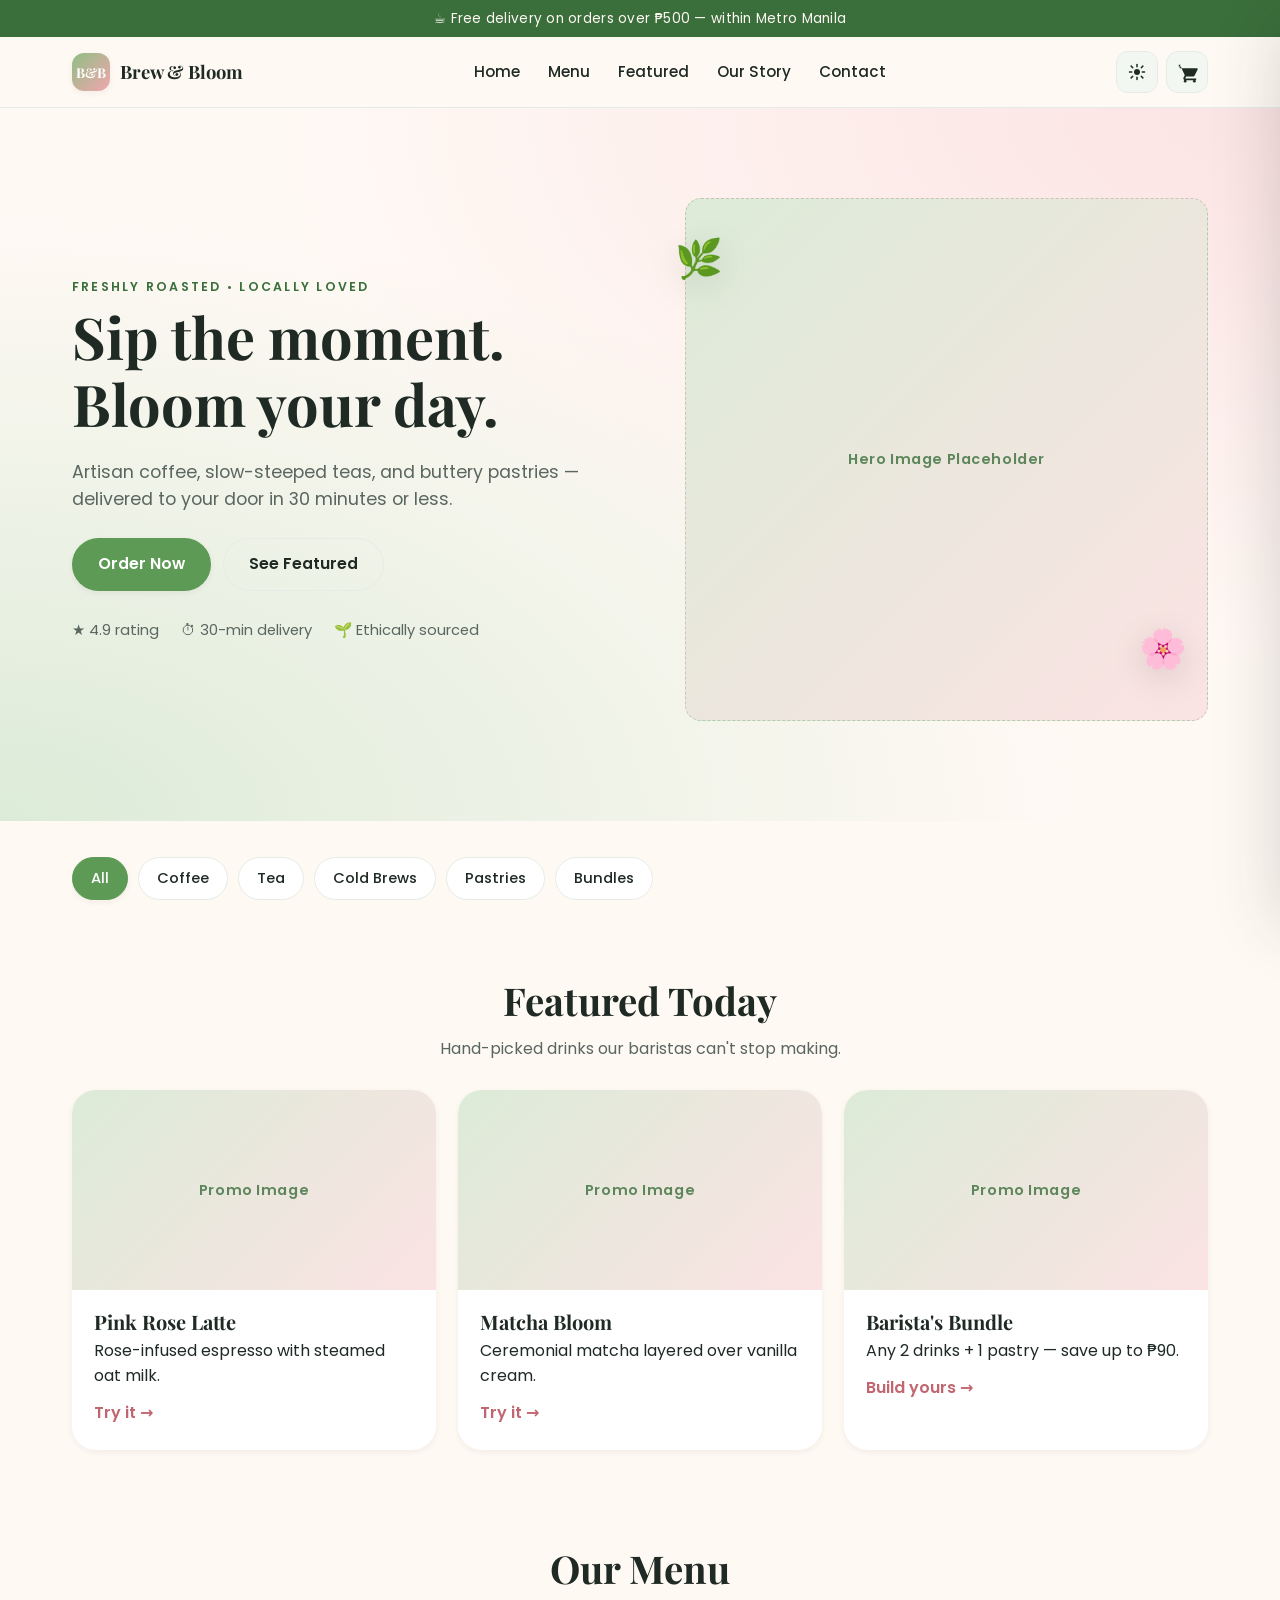
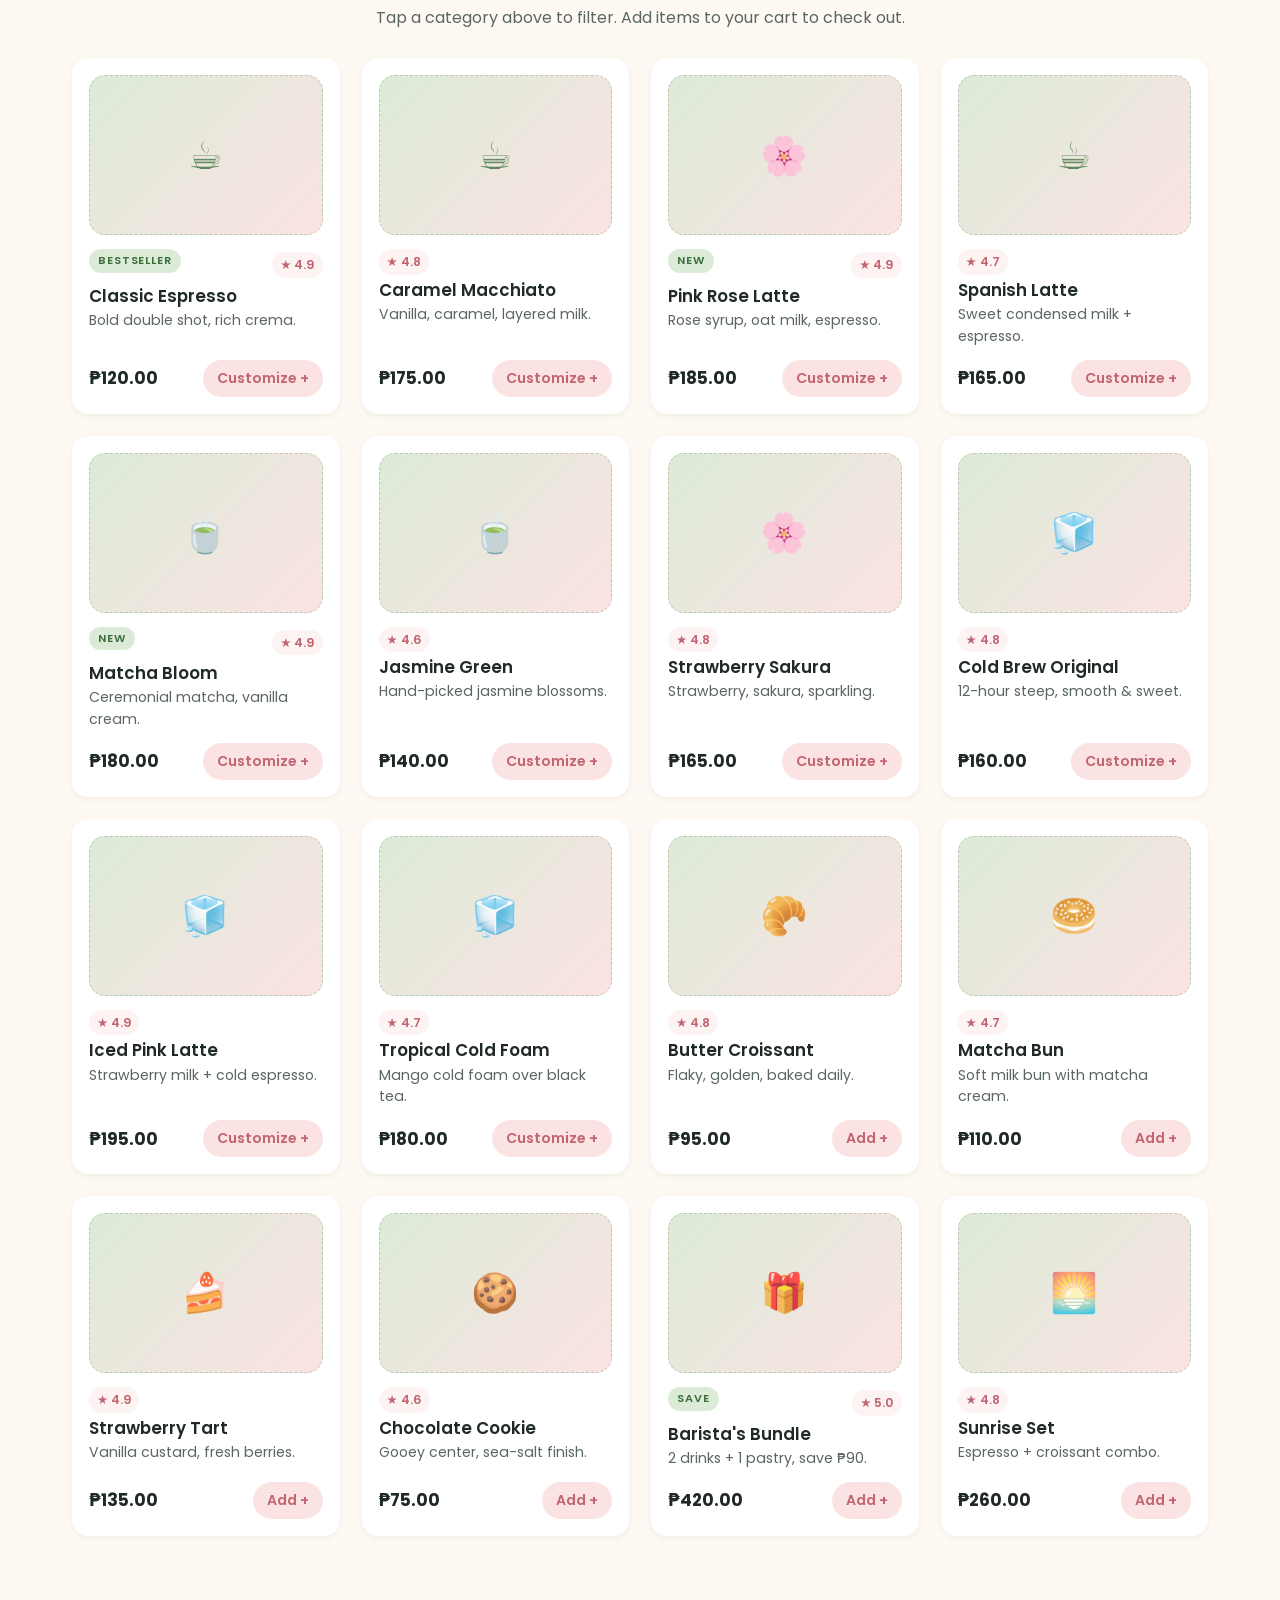
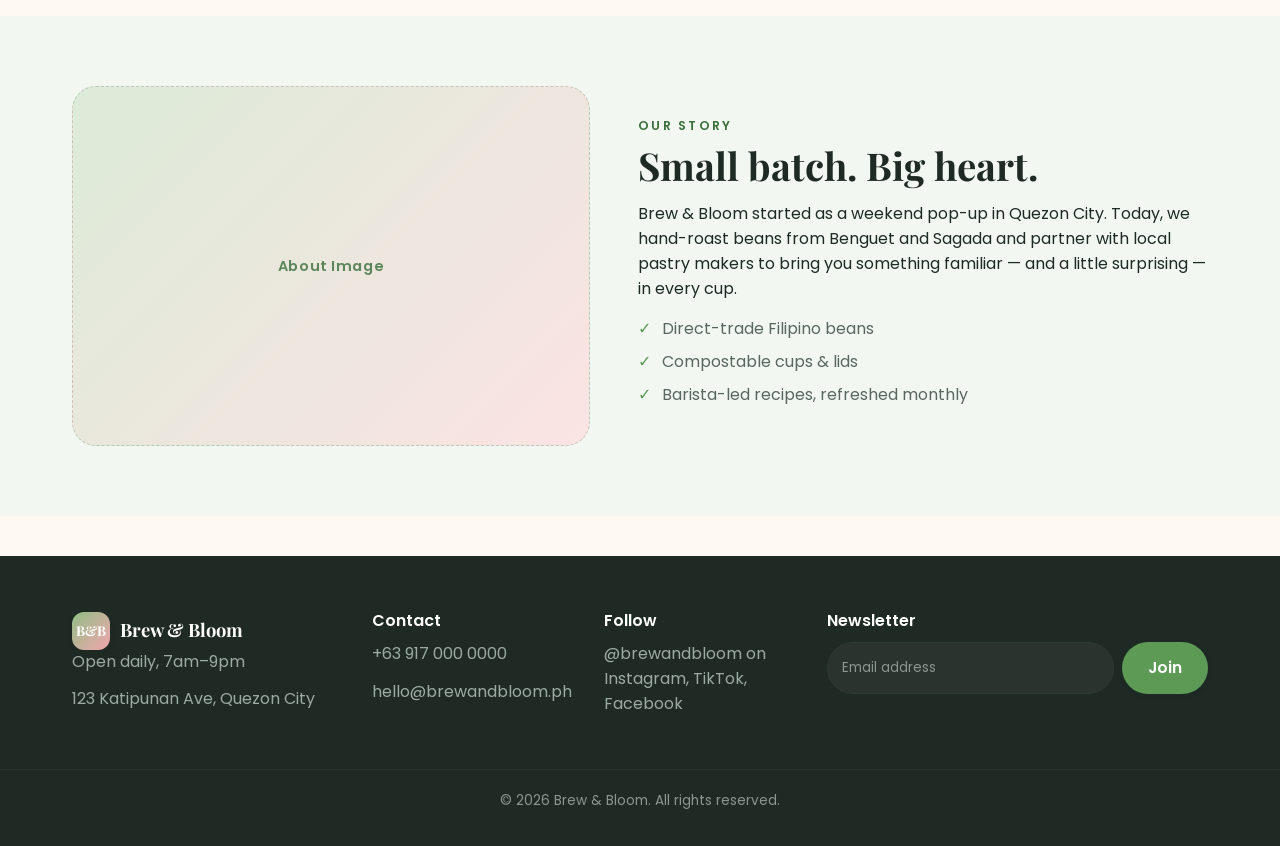
==== index.html @ 776b5945 "cache-bust css/js with version query" ====
<!DOCTYPE html>
<html lang="en">
<head>
  <meta charset="UTF-8" />
  <meta name="viewport" content="width=device-width, initial-scale=1.0" />
  <title>Brew & Bloom — Artisan Coffee, Delivered</title>
  <meta name="description" content="Order specialty coffee, tea, and pastries from Brew & Bloom. Fast checkout with GCash, Maya, online banking, and cards." />

  <!-- ==========================================================
       FONTS  (change typography here)
       ========================================================== -->
  <link rel="preconnect" href="https://fonts.googleapis.com" />
  <link rel="preconnect" href="https://fonts.gstatic.com" crossorigin />
  <link href="https://fonts.googleapis.com/css2?family=Playfair+Display:wght@600;700&family=Poppins:wght@300;400;500;600;700&display=swap" rel="stylesheet" />

  <!-- Bump ?v=N when you push CSS/JS changes to bust the browser cache -->
  <link rel="stylesheet" href="style.css?v=2" />

  <!-- Apply saved theme before paint to avoid flash -->
  <script>
    (function () {
      try {
        var saved = localStorage.getItem('bb-theme');
        var theme = (saved === 'dark' || saved === 'light')
          ? saved
          : (window.matchMedia('(prefers-color-scheme: dark)').matches ? 'dark' : 'light');
        document.documentElement.setAttribute('data-theme', theme);
      } catch (e) { /* ignore */ }
    })();
  </script>
</head>
<body>

  <!-- ==========================================================
       TOP ANNOUNCEMENT BAR  (promo / shipping notice)
       ========================================================== -->
  <div class="announcement-bar">
    <span>☕ Free delivery on orders over ₱500 — within Metro Manila</span>
  </div>

  <!-- ==========================================================
       HEADER / NAVIGATION
       ========================================================== -->
  <header class="site-header" id="siteHeader">
    <div class="container nav-wrap">
      <a href="#home" class="brand" aria-label="Brew and Bloom home">
        <span class="brand-mark">B&amp;B</span>
        <span class="brand-name">Brew &amp; Bloom</span>
      </a>

      <nav class="primary-nav" id="primaryNav" aria-label="Primary">
        <a href="#home">Home</a>
        <a href="#menu">Menu</a>
        <a href="#featured">Featured</a>
        <a href="#about">Our Story</a>
        <a href="#contact">Contact</a>
      </nav>

      <div class="nav-actions">
        <button class="icon-btn theme-toggle" id="themeToggleBtn" aria-label="Toggle night mode">
          <svg class="sun" viewBox="0 0 24 24" aria-hidden="true">
            <circle cx="12" cy="12" r="4" fill="currentColor"/>
            <g stroke="currentColor" stroke-width="2" stroke-linecap="round">
              <line x1="12" y1="2"  x2="12" y2="5"/>
              <line x1="12" y1="19" x2="12" y2="22"/>
              <line x1="2"  y1="12" x2="5"  y2="12"/>
              <line x1="19" y1="12" x2="22" y2="12"/>
              <line x1="4.2" y1="4.2"  x2="6.3" y2="6.3"/>
              <line x1="17.7" y1="17.7" x2="19.8" y2="19.8"/>
              <line x1="4.2" y1="19.8" x2="6.3" y2="17.7"/>
              <line x1="17.7" y1="6.3" x2="19.8" y2="4.2"/>
            </g>
          </svg>
          <svg class="moon" viewBox="0 0 24 24" aria-hidden="true">
            <path fill="currentColor" d="M21 12.79A9 9 0 1 1 11.21 3a7 7 0 0 0 9.79 9.79z"/>
          </svg>
        </button>
        <button class="icon-btn cart-btn" id="openCartBtn" aria-label="Open cart">
          <svg viewBox="0 0 24 24" width="22" height="22" aria-hidden="true">
            <path fill="currentColor" d="M7 4h-2l-1 2v2h2l3.6 7.59-1.35 2.44A2 2 0 0 0 10 21h12v-2H10.42a.25.25 0 0 1-.22-.37L11.1 17h7.45a2 2 0 0 0 1.8-1.11l3.24-6.5A1 1 0 0 0 22.7 8H6.21L5.27 6H3V4z"/>
            <circle cx="10" cy="22" r="1.5" fill="currentColor"/>
            <circle cx="20" cy="22" r="1.5" fill="currentColor"/>
          </svg>
          <span class="cart-badge" id="cartBadge">0</span>
        </button>
        <button class="hamburger" id="hamburger" aria-label="Toggle menu" aria-expanded="false">
          <span></span><span></span><span></span>
        </button>
      </div>
    </div>
  </header>

  <!-- ==========================================================
       HERO SECTION  (main banner)
       ========================================================== -->
  <section class="hero" id="home">
    <div class="container hero-grid">
      <div class="hero-copy">
        <p class="eyebrow">Freshly roasted • Locally loved</p>
        <h1>Sip the moment.<br/>Bloom your day.</h1>
        <p class="lede">Artisan coffee, slow-steeped teas, and buttery pastries — delivered to your door in 30 minutes or less.</p>
        <div class="hero-cta">
          <a href="#menu" class="btn btn-primary">Order Now</a>
          <a href="#featured" class="btn btn-ghost">See Featured</a>
        </div>
        <ul class="hero-meta">
          <li>★ 4.9 rating</li>
          <li>⏱ 30-min delivery</li>
          <li>🌱 Ethically sourced</li>
        </ul>
      </div>

      <!-- IMAGE PLACEHOLDER: replace with hero photo -->
      <div class="hero-art" role="img" aria-label="Coffee cup on saucer">
        <div class="placeholder-img hero-placeholder">
          <span>Hero Image Placeholder</span>
        </div>
        <div class="hero-floater floater-1">🌿</div>
        <div class="hero-floater floater-2">🌸</div>
      </div>
    </div>
  </section>

  <!-- ==========================================================
       CATEGORY CHIPS  (filter strip)
       ========================================================== -->
  <section class="categories container" id="categories">
    <div class="chips" role="tablist" aria-label="Menu categories">
      <button class="chip active" data-category="all" role="tab">All</button>
      <button class="chip" data-category="coffee" role="tab">Coffee</button>
      <button class="chip" data-category="tea" role="tab">Tea</button>
      <button class="chip" data-category="cold" role="tab">Cold Brews</button>
      <button class="chip" data-category="pastry" role="tab">Pastries</button>
      <button class="chip" data-category="bundle" role="tab">Bundles</button>
    </div>
  </section>

  <!-- ==========================================================
       FEATURED PROMOTIONS  (highlight cards)
       ========================================================== -->
  <section class="featured container" id="featured">
    <div class="section-head">
      <h2>Featured Today</h2>
      <p>Hand-picked drinks our baristas can't stop making.</p>
    </div>

    <div class="featured-grid">
      <article class="promo-card">
        <div class="placeholder-img promo-img"><span>Promo Image</span></div>
        <div class="promo-body">
          <h3>Pink Rose Latte</h3>
          <p>Rose-infused espresso with steamed oat milk.</p>
          <a href="#menu" class="link-arrow">Try it →</a>
        </div>
      </article>
      <article class="promo-card">
        <div class="placeholder-img promo-img"><span>Promo Image</span></div>
        <div class="promo-body">
          <h3>Matcha Bloom</h3>
          <p>Ceremonial matcha layered over vanilla cream.</p>
          <a href="#menu" class="link-arrow">Try it →</a>
        </div>
      </article>
      <article class="promo-card">
        <div class="placeholder-img promo-img"><span>Promo Image</span></div>
        <div class="promo-body">
          <h3>Barista's Bundle</h3>
          <p>Any 2 drinks + 1 pastry — save up to ₱90.</p>
          <a href="#menu" class="link-arrow">Build yours →</a>
        </div>
      </article>
    </div>
  </section>

  <!-- ==========================================================
       MENU GRID  (products rendered by JS)
       ========================================================== -->
  <section class="menu container" id="menu">
    <div class="section-head">
      <h2>Our Menu</h2>
      <p>Tap a category above to filter. Add items to your cart to check out.</p>
    </div>

    <div class="menu-grid" id="menuGrid">
      <!-- product cards injected via script.js -->
    </div>
  </section>

  <!-- ==========================================================
       ABOUT / STORY SECTION
       ========================================================== -->
  <section class="about" id="about">
    <div class="container about-grid">
      <!-- IMAGE PLACEHOLDER: replace with shop photo -->
      <div class="placeholder-img about-img"><span>About Image</span></div>
      <div class="about-copy">
        <p class="eyebrow">Our story</p>
        <h2>Small batch. Big heart.</h2>
        <p>Brew &amp; Bloom started as a weekend pop-up in Quezon City. Today, we hand-roast beans from Benguet and Sagada and partner with local pastry makers to bring you something familiar — and a little surprising — in every cup.</p>
        <ul class="bullets">
          <li>Direct-trade Filipino beans</li>
          <li>Compostable cups &amp; lids</li>
          <li>Barista-led recipes, refreshed monthly</li>
        </ul>
      </div>
    </div>
  </section>

  <!-- ==========================================================
       CONTACT / FOOTER
       ========================================================== -->
  <footer class="site-footer" id="contact">
    <div class="container footer-grid">
      <div>
        <div class="brand footer-brand">
          <span class="brand-mark">B&amp;B</span>
          <span class="brand-name">Brew &amp; Bloom</span>
        </div>
        <p class="muted">Open daily, 7am–9pm</p>
        <p class="muted">123 Katipunan Ave, Quezon City</p>
      </div>
      <div>
        <h4>Contact</h4>
        <p class="muted">+63 917 000 0000</p>
        <p class="muted">hello@brewandbloom.ph</p>
      </div>
      <div>
        <h4>Follow</h4>
        <p class="muted">@brewandbloom on Instagram, TikTok, Facebook</p>
      </div>
      <div>
        <h4>Newsletter</h4>
        <form class="newsletter" onsubmit="event.preventDefault(); this.querySelector('input').value=''; alert('Thanks for subscribing!');">
          <input type="email" placeholder="Email address" required />
          <button class="btn btn-primary" type="submit">Join</button>
        </form>
      </div>
    </div>
    <div class="footer-base">
      <p>© <span id="year"></span> Brew &amp; Bloom. All rights reserved.</p>
    </div>
  </footer>

  <!-- ==========================================================
       CART DRAWER  (slide-out)
       ========================================================== -->
  <aside class="cart-drawer" id="cartDrawer" aria-hidden="true" aria-label="Shopping cart">
    <div class="drawer-head">
      <h3>Your Cart</h3>
      <button class="icon-btn close-btn" id="closeCartBtn" aria-label="Close cart">✕</button>
    </div>
    <div class="drawer-body" id="cartItems">
      <p class="empty-state" id="cartEmpty">Your cart is empty. Add something tasty ☕</p>
    </div>
    <div class="drawer-foot">
      <div class="row">
        <span>Subtotal</span>
        <strong id="cartSubtotal">₱0.00</strong>
      </div>
      <div class="row muted small">
        <span>Delivery fee</span>
        <span id="cartDelivery">₱0.00</span>
      </div>
      <div class="row total">
        <span>Total</span>
        <strong id="cartTotal">₱0.00</strong>
      </div>
      <button class="btn btn-primary btn-block" id="checkoutBtn" disabled>Checkout</button>
    </div>
  </aside>

  <!-- ==========================================================
       CHECKOUT MODAL  (order form + payment)
       ========================================================== -->
  <div class="modal" id="checkoutModal" aria-hidden="true">
    <div class="modal-card" role="dialog" aria-labelledby="checkoutTitle">
      <div class="modal-head">
        <h3 id="checkoutTitle">Checkout</h3>
        <button class="icon-btn close-btn" id="closeCheckoutBtn" aria-label="Close checkout">✕</button>
      </div>

      <form class="checkout-form" id="checkoutForm">

        <!-- ----- Delivery details ----- -->
        <fieldset>
          <legend>Delivery details</legend>
          <div class="grid-2">
            <label>Full name
              <input type="text" name="name" required />
            </label>
            <label>Phone
              <input type="tel" name="phone" placeholder="+63" required />
            </label>
          </div>
          <label>Delivery address
            <input type="text" name="address" placeholder="Unit, street, barangay, city" required />
          </label>
          <label>Notes (optional)
            <textarea name="notes" rows="2" placeholder="Gate code, drink prefs, etc."></textarea>
          </label>
        </fieldset>

        <!-- ==========================================================
             PAYMENT METHODS
             - GCash, Maya, online banking prioritized (PH)
             - Card option for VISA / Mastercard / JCB
             - Integration is stubbed; see comments below
             ========================================================== -->
        <fieldset>
          <legend>Payment method</legend>

          <div class="pay-options">

            <!-- GCash -->
            <label class="pay-option">
              <input type="radio" name="payment" value="gcash" checked />
              <span class="pay-icon" aria-hidden="true">
                <!-- IMAGE PLACEHOLDER: replace with GCash logo -->
                <span class="logo-pill" style="--logo-bg:#0070E0;">GCash</span>
              </span>
              <span class="pay-label">
                <strong>GCash</strong>
                <small>Pay via GCash wallet</small>
              </span>
              <!-- TODO: Integrate GCash via Xendit / PayMongo / Adyen.
                   Endpoint stub — replace with real API call:
                   POST /api/payments/gcash { amount, reference } -->
            </label>

            <!-- Maya -->
            <label class="pay-option">
              <input type="radio" name="payment" value="maya" />
              <span class="pay-icon" aria-hidden="true">
                <!-- IMAGE PLACEHOLDER: replace with Maya logo -->
                <span class="logo-pill" style="--logo-bg:#19D27C;color:#0A2540;">Maya</span>
              </span>
              <span class="pay-label">
                <strong>Maya</strong>
                <small>Pay via Maya wallet</small>
              </span>
              <!-- TODO: Maya Business Checkout integration goes here. -->
            </label>

            <!-- Online banking (PH) -->
            <label class="pay-option">
              <input type="radio" name="payment" value="bank" />
              <span class="pay-icon" aria-hidden="true">
                <span class="logo-pill" style="--logo-bg:#7BB661;">BPI/BDO/UB</span>
              </span>
              <span class="pay-label">
                <strong>Online Banking</strong>
                <small>BPI, BDO, UnionBank, Metrobank, RCBC</small>
              </span>
              <!-- TODO: PESONet / InstaPay redirect via PayMongo sources. -->
            </label>

            <!-- Card -->
            <label class="pay-option">
              <input type="radio" name="payment" value="card" />
              <span class="pay-icon" aria-hidden="true">
                <!-- IMAGE PLACEHOLDER: replace with VISA / Mastercard / JCB logos -->
                <span class="logo-pill" style="--logo-bg:#1A1F71;">VISA</span>
                <span class="logo-pill" style="--logo-bg:#EB001B;">MC</span>
              </span>
              <span class="pay-label">
                <strong>Credit / Debit Card</strong>
                <small>VISA, Mastercard, JCB</small>
              </span>
              <!-- TODO: Tokenize card via Stripe Elements / PayMongo. -->
            </label>

            <!-- Cash on delivery -->
            <label class="pay-option">
              <input type="radio" name="payment" value="cod" />
              <span class="pay-icon" aria-hidden="true">
                <span class="logo-pill" style="--logo-bg:#C97C5D;">COD</span>
              </span>
              <span class="pay-label">
                <strong>Cash on Delivery</strong>
                <small>Pay the rider when your order arrives</small>
              </span>
            </label>

          </div>

          <!-- Card details (only shown when "card" selected) -->
          <div class="card-fields" id="cardFields" hidden>
            <div class="grid-2">
              <label>Card number
                <input type="text" inputmode="numeric" name="cardNumber" placeholder="1234 5678 9012 3456" autocomplete="cc-number" />
              </label>
              <label>Name on card
                <input type="text" name="cardName" autocomplete="cc-name" />
              </label>
            </div>
            <div class="grid-2">
              <label>Expiry (MM/YY)
                <input type="text" name="cardExpiry" placeholder="MM/YY" autocomplete="cc-exp" />
              </label>
              <label>CVV
                <input type="text" inputmode="numeric" name="cardCvv" placeholder="123" autocomplete="cc-csc" />
              </label>
            </div>
            <p class="muted small">🔒 Card details are encrypted. (Demo only — no real charge is made.)</p>
          </div>
        </fieldset>

        <!-- ----- Summary ----- -->
        <fieldset class="summary-box">
          <legend>Order summary</legend>
          <div class="row"><span>Subtotal</span><strong id="checkoutSubtotal">₱0.00</strong></div>
          <div class="row muted small"><span>Delivery fee</span><span id="checkoutDelivery">₱0.00</span></div>
          <div class="row total"><span>Total</span><strong id="checkoutTotal">₱0.00</strong></div>
        </fieldset>

        <button class="btn btn-primary btn-block" type="submit">Place Order</button>
      </form>
    </div>
  </div>

  <!-- ==========================================================
       ITEM CUSTOMIZER MODAL  (per-item options: size, milk,
       sugar, add-ons, quantity, notes — opens from product card
       or from "Edit" in the cart)
       ========================================================== -->
  <div class="modal" id="customizerModal" aria-hidden="true">
    <div class="modal-card customizer-card" role="dialog" aria-labelledby="customizerTitle">
      <div class="modal-head">
        <h3 id="customizerTitle">Customize your order</h3>
        <button class="icon-btn close-btn" id="closeCustomizerBtn" aria-label="Close customizer">✕</button>
      </div>

      <div class="customizer-body" id="customizerBody">
        <!-- Hero strip -->
        <div class="cz-hero">
          <div class="placeholder-img cz-img" id="czImage" aria-hidden="true"><span></span></div>
          <div class="cz-hero-text">
            <p class="eyebrow" id="czCategory">Coffee</p>
            <h4 id="czName">Item name</h4>
            <p class="muted small" id="czDesc">Item description</p>
            <p class="cz-base-price"><span id="czBasePrice">₱0.00</span></p>
          </div>
        </div>

        <form id="customizerForm" class="cz-form">

          <!-- Size -->
          <section class="cz-section" id="czSizeSection">
            <h5>Size</h5>
            <div class="cz-options" id="czSizeOptions" role="radiogroup"></div>
          </section>

          <!-- Temperature -->
          <section class="cz-section" id="czTempSection">
            <h5>Serve it</h5>
            <div class="cz-options" id="czTempOptions" role="radiogroup"></div>
          </section>

          <!-- Milk -->
          <section class="cz-section" id="czMilkSection">
            <h5>Milk</h5>
            <div class="cz-options" id="czMilkOptions" role="radiogroup"></div>
          </section>

          <!-- Sugar level -->
          <section class="cz-section" id="czSugarSection">
            <h5>Sweetness</h5>
            <div class="cz-options cz-pill-row" id="czSugarOptions" role="radiogroup"></div>
          </section>

          <!-- Add-ons -->
          <section class="cz-section" id="czAddonsSection">
            <h5>Add-ons <span class="muted small">(optional)</span></h5>
            <div class="cz-addons" id="czAddonsOptions"></div>
          </section>

          <!-- Notes -->
          <section class="cz-section">
            <h5>Special instructions <span class="muted small">(optional)</span></h5>
            <textarea id="czNotes" rows="2" placeholder="e.g., less ice, decaf, light foam"></textarea>
          </section>

          <!-- Qty + Add -->
          <div class="cz-footer">
            <div class="qty-stepper" aria-label="Quantity">
              <button type="button" id="czQtyDec" aria-label="Decrease">−</button>
              <span id="czQty">1</span>
              <button type="button" id="czQtyInc" aria-label="Increase">+</button>
            </div>
            <button type="submit" class="btn btn-primary cz-add-btn" id="czAddBtn">
              <span id="czAddLabel">Add to cart</span>
              <span class="cz-total" id="czTotal">₱0.00</span>
            </button>
          </div>
        </form>
      </div>
    </div>
  </div>

  <!-- ==========================================================
       CONFIRMATION TOAST
       ========================================================== -->
  <div class="toast" id="toast" aria-live="polite"></div>

  <script src="script.js?v=2"></script>
</body>
</html>
---- style.css ----
/* ==========================================================
   BREW & BLOOM — STYLES
   Edit color tokens, fonts, spacing in :root below.
   ========================================================== */

/* ==========================================================
   COLORS  (soft green + pink palette — change here)
   ========================================================== */
:root {
  --green-50:  #F2F8F1;
  --green-100: #DCEBD8;
  --green-200: #B7D6AF;
  --green-300: #8FBE84;
  --green-500: #5C9A56;   /* primary green */
  --green-700: #3A6E3B;   /* deep accent green */

  --pink-50:   #FCF3F2;
  --pink-100: #FBE3E3;
  --pink-200: #F7C8CC;
  --pink-300: #F2A6AE;
  --pink-500: #E58A93;    /* primary pink */
  --pink-700: #C16670;    /* deep accent pink */

  --cream:     #FFF9F4;
  --ink:       #1F2A24;   /* primary text */
  --ink-soft:  #5A6660;   /* secondary text */
  --line:      #E6ECE5;   /* borders / dividers */
  --white:     #FFFFFF;

  /* Semantic */
  --bg:        var(--cream);
  --surface:   var(--white);
  --primary:   var(--green-500);
  --primary-deep: var(--green-700);
  --accent:    var(--pink-500);
  --accent-deep: var(--pink-700);

  /* ==========================================================
     TYPOGRAPHY  (change fonts here)
     ========================================================== */
  --font-display: 'Playfair Display', Georgia, serif;
  --font-body:    'Poppins', system-ui, -apple-system, Segoe UI, Roboto, sans-serif;

  /* ==========================================================
     SHAPE & SHADOW
     ========================================================== */
  --radius-sm: 10px;
  --radius:    16px;
  --radius-lg: 24px;
  --shadow-sm: 0 2px 6px rgba(31, 42, 36, 0.06);
  --shadow:    0 8px 24px rgba(31, 42, 36, 0.08);
  --shadow-lg: 0 24px 64px rgba(31, 42, 36, 0.18);

  /* ==========================================================
     LAYOUT
     ========================================================== */
  --container: 1200px;
  --gutter: clamp(16px, 4vw, 32px);
}

/* ==========================================================
   RESET & BASE
   ========================================================== */
* { box-sizing: border-box; }
html { scroll-behavior: smooth; }
body {
  margin: 0;
  font-family: var(--font-body);
  font-size: 16px;
  line-height: 1.55;
  color: var(--ink);
  background: var(--bg);
  -webkit-font-smoothing: antialiased;
}
h1, h2, h3, h4 {
  font-family: var(--font-display);
  margin: 0 0 .4em;
  line-height: 1.15;
  color: var(--ink);
}
h1 { font-size: clamp(2.2rem, 5vw, 3.6rem); font-weight: 700; }
h2 { font-size: clamp(1.6rem, 3.4vw, 2.4rem); }
h3 { font-size: 1.25rem; }
p  { margin: 0 0 .8em; }
a  { color: var(--primary-deep); text-decoration: none; }
a:hover { color: var(--accent-deep); }
img { max-width: 100%; display: block; }
button { font-family: inherit; cursor: pointer; }

.container {
  width: 100%;
  max-width: var(--container);
  margin-inline: auto;
  padding-inline: var(--gutter);
}

.eyebrow {
  text-transform: uppercase;
  letter-spacing: 0.18em;
  font-size: .78rem;
  font-weight: 600;
  color: var(--primary-deep);
  margin: 0 0 .6em;
}

.muted { color: var(--ink-soft); }
.small { font-size: .85rem; }

/* ==========================================================
   BUTTONS
   ========================================================== */
.btn {
  display: inline-flex;
  align-items: center;
  justify-content: center;
  gap: .5em;
  padding: .85em 1.6em;
  border-radius: 999px;
  border: 1.5px solid transparent;
  font-weight: 600;
  font-size: .98rem;
  transition: transform .15s ease, box-shadow .2s ease, background .2s ease, color .2s ease;
  text-align: center;
}
.btn-primary {
  background: var(--primary);
  color: var(--white);
  box-shadow: var(--shadow-sm);
}
.btn-primary:hover {
  background: var(--primary-deep);
  color: var(--white);
  transform: translateY(-1px);
  box-shadow: var(--shadow);
}
.btn-ghost {
  background: transparent;
  color: var(--ink);
  border-color: var(--line);
}
.btn-ghost:hover {
  border-color: var(--primary);
  color: var(--primary-deep);
}
.btn-block { width: 100%; }
.btn[disabled] { opacity: .55; cursor: not-allowed; transform: none; }

/* ==========================================================
   ANNOUNCEMENT BAR
   ========================================================== */
.announcement-bar {
  background: var(--green-700);
  color: var(--cream);
  text-align: center;
  padding: 8px 16px;
  font-size: .85rem;
  letter-spacing: .02em;
}

/* ==========================================================
   HEADER / NAV
   ========================================================== */
.site-header {
  position: sticky;
  top: 0;
  z-index: 50;
  background: rgba(255, 249, 244, 0.92);
  backdrop-filter: saturate(160%) blur(12px);
  border-bottom: 1px solid var(--line);
}
.nav-wrap {
  display: flex;
  align-items: center;
  justify-content: space-between;
  gap: 24px;
  padding-block: 14px;
}
.brand {
  display: inline-flex;
  align-items: center;
  gap: 10px;
  color: var(--ink);
}
.brand-mark {
  display: inline-grid;
  place-items: center;
  width: 38px;
  height: 38px;
  border-radius: 12px;
  background: linear-gradient(135deg, var(--green-300), var(--pink-300));
  color: var(--white);
  font-weight: 700;
  font-family: var(--font-display);
  font-size: .85rem;
  box-shadow: var(--shadow-sm);
}
.brand-name {
  font-family: var(--font-display);
  font-weight: 700;
  font-size: 1.15rem;
}
.primary-nav {
  display: flex;
  gap: 28px;
}
.primary-nav a {
  color: var(--ink);
  font-weight: 500;
  font-size: .95rem;
  padding: 8px 0;
  position: relative;
}
.primary-nav a:hover,
.primary-nav a.active { color: var(--primary-deep); }
.primary-nav a::after {
  content: '';
  position: absolute;
  left: 0; right: 0; bottom: 0;
  height: 2px;
  background: var(--accent);
  transform: scaleX(0);
  transform-origin: left;
  transition: transform .25s ease;
}
.primary-nav a:hover::after,
.primary-nav a.active::after { transform: scaleX(1); }

.nav-actions {
  display: flex;
  align-items: center;
  gap: 8px;
}
.icon-btn {
  position: relative;
  background: var(--green-50);
  border: 1px solid var(--line);
  color: var(--ink);
  width: 42px;
  height: 42px;
  border-radius: 12px;
  display: inline-grid;
  place-items: center;
  transition: background .2s ease, color .2s ease;
}
.icon-btn:hover { background: var(--green-100); color: var(--primary-deep); }
.cart-badge {
  position: absolute;
  top: -6px; right: -6px;
  min-width: 20px; height: 20px;
  border-radius: 999px;
  background: var(--accent);
  color: var(--white);
  font-size: .7rem;
  font-weight: 700;
  display: inline-grid;
  place-items: center;
  padding: 0 5px;
  border: 2px solid var(--cream);
}

.hamburger {
  display: none;
  background: transparent;
  border: none;
  padding: 8px;
  flex-direction: column;
  gap: 4px;
}
.hamburger span {
  width: 24px;
  height: 2px;
  background: var(--ink);
  border-radius: 2px;
  transition: transform .25s ease, opacity .2s ease;
}
.hamburger.open span:nth-child(1) { transform: translateY(6px) rotate(45deg); }
.hamburger.open span:nth-child(2) { opacity: 0; }
.hamburger.open span:nth-child(3) { transform: translateY(-6px) rotate(-45deg); }

/* ==========================================================
   HERO
   ========================================================== */
.hero {
  position: relative;
  overflow: hidden;
  background:
    radial-gradient(ellipse at top right, var(--pink-100), transparent 55%),
    radial-gradient(ellipse at bottom left, var(--green-100), transparent 60%),
    var(--cream);
  padding: clamp(40px, 7vw, 90px) 0 clamp(50px, 8vw, 100px);
}
.hero-grid {
  display: grid;
  grid-template-columns: 1.05fr 1fr;
  align-items: center;
  gap: clamp(24px, 5vw, 64px);
}
.hero-copy .lede {
  font-size: 1.1rem;
  color: var(--ink-soft);
  max-width: 52ch;
  margin-block: 0 1.4em;
}
.hero-cta {
  display: flex;
  flex-wrap: wrap;
  gap: 12px;
  margin-bottom: 28px;
}
.hero-meta {
  list-style: none;
  padding: 0;
  margin: 0;
  display: flex;
  flex-wrap: wrap;
  gap: 22px;
  color: var(--ink-soft);
  font-size: .92rem;
}
.hero-art {
  position: relative;
  aspect-ratio: 1 / 1;
}
.hero-placeholder {
  width: 100%;
  height: 100%;
  border-radius: 50% 50% 46% 54% / 50% 48% 52% 50%;
}
.hero-floater {
  position: absolute;
  font-size: 2.4rem;
  filter: drop-shadow(0 8px 16px rgba(0,0,0,.12));
  animation: float 6s ease-in-out infinite;
}
.floater-1 { top: 6%; left: -2%; }
.floater-2 { bottom: 8%; right: 4%; animation-delay: -3s; }
@keyframes float {
  0%, 100% { transform: translateY(0); }
  50%      { transform: translateY(-14px); }
}

/* ==========================================================
   IMAGE PLACEHOLDERS  (swap for real <img> tags later)
   ========================================================== */
.placeholder-img {
  display: grid;
  place-items: center;
  background:
    linear-gradient(135deg, var(--green-100), var(--pink-100));
  color: var(--primary-deep);
  font-weight: 600;
  font-size: .9rem;
  letter-spacing: .04em;
  border-radius: var(--radius);
  border: 1px dashed rgba(58, 110, 59, 0.25);
  min-height: 180px;
  text-align: center;
  padding: 16px;
}
.placeholder-img span { opacity: .8; }

/* ==========================================================
   CATEGORY CHIPS
   ========================================================== */
.categories { padding-block: 36px 8px; }
.chips {
  display: flex;
  gap: 10px;
  overflow-x: auto;
  padding-bottom: 6px;
  scrollbar-width: none;
}
.chips::-webkit-scrollbar { display: none; }
.chip {
  flex-shrink: 0;
  padding: 10px 18px;
  border-radius: 999px;
  background: var(--white);
  border: 1.5px solid var(--line);
  color: var(--ink);
  font-weight: 500;
  font-size: .92rem;
  transition: all .18s ease;
}
.chip:hover { border-color: var(--green-300); }
.chip.active {
  background: var(--primary);
  color: var(--white);
  border-color: var(--primary);
  box-shadow: var(--shadow-sm);
}

/* ==========================================================
   SECTION HEAD
   ========================================================== */
.section-head {
  text-align: center;
  margin-block: 40px 28px;
}
.section-head p { color: var(--ink-soft); max-width: 56ch; margin-inline: auto; }

/* ==========================================================
   FEATURED PROMOS
   ========================================================== */
.featured { padding-block: 24px; }
.featured-grid {
  display: grid;
  grid-template-columns: repeat(3, 1fr);
  gap: 22px;
}
.promo-card {
  background: var(--surface);
  border-radius: var(--radius-lg);
  overflow: hidden;
  box-shadow: var(--shadow-sm);
  transition: transform .2s ease, box-shadow .2s ease;
}
.promo-card:hover {
  transform: translateY(-4px);
  box-shadow: var(--shadow);
}
.promo-img { min-height: 200px; border-radius: 0; border: none; }
.promo-body { padding: 20px 22px 24px; }
.promo-body h3 { margin-bottom: 6px; }
.link-arrow {
  font-weight: 600;
  color: var(--accent-deep);
}
.link-arrow:hover { color: var(--primary-deep); }

/* ==========================================================
   MENU GRID  (product cards)
   ========================================================== */
.menu { padding-block: 32px 80px; }
.menu-grid {
  display: grid;
  grid-template-columns: repeat(4, 1fr);
  gap: 22px;
}
.product-card {
  background: var(--surface);
  border-radius: var(--radius);
  padding: 16px;
  display: flex;
  flex-direction: column;
  box-shadow: var(--shadow-sm);
  transition: transform .2s ease, box-shadow .2s ease;
  border: 1px solid transparent;
}
.product-card:hover {
  transform: translateY(-3px);
  box-shadow: var(--shadow);
  border-color: var(--green-100);
}
.product-card .placeholder-img {
  min-height: 160px;
  margin-bottom: 14px;
}
.product-card h3 {
  font-family: var(--font-body);
  font-weight: 600;
  font-size: 1.05rem;
  margin-bottom: 4px;
}
.product-card .desc {
  color: var(--ink-soft);
  font-size: .88rem;
  flex: 1;
  margin-bottom: 12px;
}
.product-card .row-bottom {
  display: flex;
  align-items: center;
  justify-content: space-between;
  gap: 12px;
}
.product-card .price {
  font-weight: 700;
  font-size: 1.05rem;
  color: var(--ink);
}
.add-btn {
  background: var(--pink-100);
  color: var(--pink-700);
  border: none;
  padding: 8px 14px;
  border-radius: 999px;
  font-weight: 600;
  font-size: .88rem;
  transition: background .2s ease, color .2s ease;
}
.add-btn:hover {
  background: var(--accent);
  color: var(--white);
}

.tag {
  display: inline-block;
  font-size: .7rem;
  text-transform: uppercase;
  letter-spacing: .08em;
  background: var(--green-100);
  color: var(--primary-deep);
  padding: 3px 9px;
  border-radius: 999px;
  font-weight: 600;
  margin-bottom: 8px;
}

/* ==========================================================
   PRODUCT META  (tag + rating row above title)
   ========================================================== */
.product-meta {
  display: flex;
  align-items: center;
  justify-content: space-between;
  gap: 8px;
  margin-bottom: 6px;
  min-height: 22px;
}
.rating {
  font-size: .78rem;
  font-weight: 600;
  color: var(--pink-700);
  background: var(--pink-50);
  padding: 3px 8px;
  border-radius: 999px;
  white-space: nowrap;
}
.product-img { transition: transform .3s ease; }
.product-card:hover .product-img { transform: scale(1.02); }

/* ==========================================================
   ITEM CUSTOMIZER MODAL
   ========================================================== */
.customizer-card { width: min(680px, 100%); }
.customizer-body {
  padding: 0 22px 22px;
  max-height: calc(100vh - 120px);
  overflow-y: auto;
}
.cz-hero {
  display: grid;
  grid-template-columns: 110px 1fr;
  gap: 16px;
  align-items: center;
  padding: 18px 0 20px;
  border-bottom: 1px solid var(--line);
  margin-bottom: 8px;
}
.cz-img {
  width: 110px; height: 110px;
  min-height: 110px;
  border-radius: 18px;
}
.cz-hero-text h4 {
  font-family: var(--font-display);
  font-size: 1.5rem;
  margin: 4px 0;
}
.cz-base-price {
  margin: 6px 0 0;
  color: var(--primary-deep);
  font-weight: 600;
  font-size: .9rem;
}

.cz-section {
  padding: 16px 0;
  border-bottom: 1px dashed var(--line);
}
.cz-section:last-of-type { border-bottom: none; }
.cz-section h5 {
  font-family: var(--font-body);
  font-size: .92rem;
  font-weight: 600;
  margin: 0 0 10px;
  color: var(--ink);
  letter-spacing: .01em;
}
.cz-section h5 .muted { font-weight: 400; }

.cz-options {
  display: grid;
  grid-template-columns: repeat(2, 1fr);
  gap: 8px;
}
.cz-pill-row {
  grid-template-columns: repeat(5, 1fr);
}
.cz-opt {
  display: flex;
  align-items: center;
  justify-content: space-between;
  gap: 10px;
  padding: 11px 14px;
  border-radius: 12px;
  background: var(--cream);
  border: 1.5px solid var(--line);
  color: var(--ink);
  font-size: .9rem;
  font-weight: 500;
  cursor: pointer;
  transition: border-color .15s ease, background .15s ease, transform .15s ease;
  text-align: left;
}
.cz-opt:hover { border-color: var(--green-300); }
.cz-opt.active {
  border-color: var(--primary);
  background: var(--green-50);
  color: var(--primary-deep);
}
.cz-opt-delta {
  font-size: .78rem;
  font-weight: 700;
  color: var(--accent-deep);
  white-space: nowrap;
}
.cz-pill-row .cz-opt {
  justify-content: center;
  padding: 10px 8px;
  font-weight: 600;
}

.cz-addons {
  display: grid;
  grid-template-columns: repeat(2, 1fr);
  gap: 8px;
}
.cz-addon {
  display: grid;
  grid-template-columns: auto 1fr auto;
  align-items: center;
  gap: 10px;
  padding: 10px 12px;
  border: 1.5px solid var(--line);
  border-radius: 12px;
  background: var(--cream);
  cursor: pointer;
  font-size: .9rem;
  transition: border-color .15s ease, background .15s ease;
  margin: 0;
}
.cz-addon input { accent-color: var(--primary); width: 16px; height: 16px; }
.cz-addon:hover { border-color: var(--green-300); }
.cz-addon.active {
  border-color: var(--primary);
  background: var(--green-50);
}
.cz-addon-delta {
  font-size: .78rem;
  font-weight: 700;
  color: var(--primary-deep);
}

#czNotes {
  width: 100%;
  padding: 11px 13px;
  border-radius: 10px;
  border: 1px solid var(--line);
  background: var(--cream);
  font-family: inherit;
  font-size: .95rem;
  resize: vertical;
}
#czNotes:focus {
  outline: none;
  border-color: var(--primary);
  background: var(--white);
}

.cz-footer {
  position: sticky;
  bottom: 0;
  background: linear-gradient(to top, var(--white) 70%, rgba(255,255,255,0));
  padding: 16px 0 4px;
  display: flex;
  align-items: center;
  gap: 12px;
  margin-top: 8px;
}
.qty-stepper {
  display: inline-flex;
  align-items: center;
  gap: 0;
  border: 1.5px solid var(--line);
  border-radius: 999px;
  padding: 2px;
  background: var(--cream);
}
.qty-stepper button {
  width: 36px; height: 36px;
  border-radius: 999px;
  border: none;
  background: transparent;
  font-size: 1.1rem;
  font-weight: 700;
  color: var(--ink);
}
.qty-stepper button:hover { background: var(--green-100); }
.qty-stepper span {
  display: inline-grid;
  place-items: center;
  min-width: 32px;
  font-weight: 700;
}
.cz-add-btn {
  flex: 1;
  display: flex;
  align-items: center;
  justify-content: space-between;
  padding: .85em 1.2em;
}
.cz-total {
  background: rgba(255, 255, 255, 0.18);
  padding: 4px 12px;
  border-radius: 999px;
  font-weight: 700;
  font-size: .95rem;
}

/* Cart "Edit" button styling */
.qty-row button.edit {
  background: var(--green-50);
  color: var(--primary-deep);
  border: 1px solid var(--green-100);
  font-size: .78rem;
  padding: 4px 10px;
  border-radius: 999px;
  font-weight: 600;
  width: auto;
  height: auto;
}
.qty-row button.edit:hover { background: var(--green-100); }
.cz-summary {
  margin: 4px 0 2px;
  font-style: italic;
  color: var(--ink-soft);
  line-height: 1.35;
}

/* ==========================================================
   ADD-TO-CART FEEDBACK
   - .fly-to-cart  — emoji arcs from source button into the cart
   - .cart-btn.shake — cart wobbles on impact
   - .cart-badge.pulse — number bounces
   - Toast gets a checkmark and brand-green accent
   ========================================================== */

/* Flying item — uses CSS vars set from JS:
   --x0,--y0 = starting viewport coords (source center)
   --tx,--ty = delta from source to cart center */
.fly-to-cart {
  position: fixed;
  left: 0; top: 0;
  font-size: 2.4rem;
  pointer-events: none;
  z-index: 110;
  filter: drop-shadow(0 8px 18px rgba(0, 0, 0, 0.28));
  --x0: 0px; --y0: 0px; --tx: 0px; --ty: 0px;
  animation: flyArc .85s cubic-bezier(.55, .05, .8, .35) forwards;
  will-change: transform, opacity;
}
@keyframes flyArc {
  0% {
    transform: translate(calc(var(--x0) - 50%), calc(var(--y0) - 50%))
               scale(1) rotate(0);
    opacity: 1;
  }
  55% {
    transform: translate(
                 calc(var(--x0) + var(--tx) * 0.55 - 50%),
                 calc(var(--y0) + var(--ty) * 0.25 - 90px - 50%)
               )
               scale(1.15) rotate(220deg);
    opacity: 1;
  }
  100% {
    transform: translate(
                 calc(var(--x0) + var(--tx) - 50%),
                 calc(var(--y0) + var(--ty) - 50%)
               )
               scale(.25) rotate(540deg);
    opacity: .35;
  }
}

/* Cart shake on impact — like the cart got bonked */
@keyframes cartShake {
  0%, 100% { transform: translateX(0) rotate(0); }
  12% { transform: translate(-5px, 2px) rotate(-9deg) scale(1.1); }
  24% { transform: translate(5px, -1px) rotate(7deg)  scale(1.08); }
  38% { transform: translate(-4px, 1px) rotate(-5deg); }
  52% { transform: translate(3px, 0)    rotate(4deg); }
  66% { transform: translate(-2px, 0)   rotate(-2deg); }
  80% { transform: translate(1px, 0)    rotate(1deg); }
}
.cart-btn.shake {
  animation: cartShake .55s ease;
  background: var(--green-100);
  color: var(--primary-deep);
}

@keyframes badgePulse {
  0%   { transform: scale(1); }
  35%  { transform: scale(1.5); }
  60%  { transform: scale(.9); }
  100% { transform: scale(1); }
}
.cart-badge.pulse {
  animation: badgePulse .5s cubic-bezier(.36, 1.5, .6, 1);
}

/* Richer toast styling */
.toast {
  display: inline-flex;
  align-items: center;
  gap: 10px;
  padding: 12px 20px 12px 14px;
  border-radius: 14px;
  font-weight: 500;
  background: var(--ink);
  color: var(--white);
}
.toast.success {
  background: var(--primary-deep);
  color: var(--white);
}
.toast .toast-icon {
  display: inline-grid;
  place-items: center;
  width: 24px; height: 24px;
  border-radius: 50%;
  background: rgba(255, 255, 255, 0.18);
  font-size: .9rem;
  font-weight: 800;
  flex-shrink: 0;
}
.toast .toast-text { line-height: 1.3; }
.toast .toast-text small {
  display: block;
  font-size: .76rem;
  opacity: .85;
  font-weight: 400;
  margin-top: 2px;
}

/* ==========================================================
   ABOUT SECTION
   ========================================================== */
.about {
  background: var(--green-50);
  padding-block: 70px;
}
.about-grid {
  display: grid;
  grid-template-columns: 1fr 1.1fr;
  gap: 48px;
  align-items: center;
}
.about-img {
  min-height: 360px;
  border-radius: var(--radius-lg);
}
.bullets {
  list-style: none;
  padding: 0;
  margin: 16px 0 0;
}
.bullets li {
  position: relative;
  padding-left: 24px;
  margin-bottom: 8px;
  color: var(--ink-soft);
}
.bullets li::before {
  content: '✓';
  position: absolute;
  left: 0; top: 0;
  color: var(--primary);
  font-weight: 800;
}

/* ==========================================================
   FOOTER
   ========================================================== */
.site-footer {
  background: var(--ink);
  color: #D7DFD9;
  padding-block: 56px 24px;
  margin-top: 40px;
}
.site-footer h4 {
  color: var(--white);
  font-family: var(--font-body);
  font-weight: 600;
  margin-bottom: 12px;
}
.site-footer .muted { color: #9BABA1; }
.footer-grid {
  display: grid;
  grid-template-columns: 1.4fr 1fr 1fr 1.4fr;
  gap: 32px;
}
.footer-brand .brand-name { color: var(--white); }
.newsletter {
  display: flex;
  gap: 8px;
  margin-top: 8px;
}
.newsletter input {
  flex: 1;
  padding: 12px 14px;
  border-radius: 999px;
  border: 1px solid #2E3A33;
  background: #2A332E;
  color: var(--white);
  font-family: inherit;
}
.newsletter input::placeholder { color: #8A968F; }
.footer-base {
  text-align: center;
  margin-top: 40px;
  padding-top: 20px;
  border-top: 1px solid #2A332E;
  font-size: .85rem;
  color: #8A968F;
}

/* ==========================================================
   CART DRAWER
   ========================================================== */
.cart-drawer {
  position: fixed;
  top: 0; right: 0;
  width: min(420px, 100%);
  height: 100vh;
  background: var(--white);
  box-shadow: var(--shadow-lg);
  display: flex;
  flex-direction: column;
  transform: translateX(100%);
  transition: transform .35s cubic-bezier(.4, .2, .2, 1);
  z-index: 80;
}
.cart-drawer.open { transform: translateX(0); }
.cart-drawer[aria-hidden="false"] { transform: translateX(0); }

.drawer-head, .modal-head {
  display: flex;
  align-items: center;
  justify-content: space-between;
  padding: 20px 22px;
  border-bottom: 1px solid var(--line);
}
.drawer-head h3, .modal-head h3 {
  font-family: var(--font-display);
  margin: 0;
}
.close-btn {
  background: transparent;
  border: none;
  font-size: 1.1rem;
  width: 36px; height: 36px;
}

.drawer-body {
  flex: 1;
  overflow-y: auto;
  padding: 16px 22px;
}
.empty-state {
  color: var(--ink-soft);
  text-align: center;
  padding: 50px 10px;
}
.cart-item {
  display: grid;
  grid-template-columns: 56px 1fr auto;
  gap: 12px;
  padding: 12px 0;
  border-bottom: 1px solid var(--line);
  align-items: center;
}
.cart-item .ph {
  width: 56px; height: 56px;
  border-radius: 12px;
  background: linear-gradient(135deg, var(--green-100), var(--pink-100));
  display: grid;
  place-items: center;
  font-size: 1.4rem;
}
.cart-item .title { font-weight: 600; font-size: .96rem; }
.cart-item .qty-row {
  display: inline-flex;
  align-items: center;
  gap: 6px;
  margin-top: 4px;
}
.qty-row button {
  width: 24px; height: 24px;
  border-radius: 8px;
  border: 1px solid var(--line);
  background: var(--white);
  font-weight: 700;
}
.qty-row button:hover { background: var(--green-50); }
.cart-item .item-price { font-weight: 700; }
.cart-item .remove {
  background: none;
  border: none;
  color: var(--accent-deep);
  font-size: .78rem;
  margin-top: 4px;
  padding: 0;
}

.drawer-foot {
  padding: 18px 22px 22px;
  border-top: 1px solid var(--line);
  background: var(--cream);
}
.drawer-foot .row, .summary-box .row {
  display: flex;
  justify-content: space-between;
  align-items: center;
  margin-bottom: 6px;
}
.drawer-foot .row.total, .summary-box .row.total {
  padding-top: 10px;
  margin-top: 6px;
  border-top: 1px dashed var(--line);
  font-size: 1.1rem;
}

/* ==========================================================
   CHECKOUT MODAL
   ========================================================== */
.modal {
  position: fixed;
  inset: 0;
  background: rgba(31, 42, 36, 0.55);
  backdrop-filter: blur(4px);
  display: none;
  align-items: flex-start;
  justify-content: center;
  padding: 40px 16px;
  z-index: 90;
  overflow-y: auto;
}
.modal.open { display: flex; }
.modal-card {
  background: var(--white);
  width: min(640px, 100%);
  border-radius: var(--radius-lg);
  box-shadow: var(--shadow-lg);
  overflow: hidden;
  animation: modalIn .25s ease both;
}
@keyframes modalIn {
  from { transform: translateY(20px); opacity: 0; }
  to   { transform: translateY(0); opacity: 1; }
}
.checkout-form {
  padding: 22px 24px 28px;
  display: flex;
  flex-direction: column;
  gap: 18px;
}
.checkout-form fieldset {
  border: 1px solid var(--line);
  border-radius: var(--radius);
  padding: 16px 18px 18px;
  margin: 0;
}
.checkout-form legend {
  font-weight: 600;
  padding: 0 8px;
  color: var(--ink);
}
.checkout-form label {
  display: block;
  font-size: .85rem;
  color: var(--ink-soft);
  margin-bottom: 12px;
  font-weight: 500;
}
.checkout-form input[type="text"],
.checkout-form input[type="tel"],
.checkout-form input[type="email"],
.checkout-form textarea {
  display: block;
  width: 100%;
  margin-top: 6px;
  padding: 11px 13px;
  border-radius: 10px;
  border: 1px solid var(--line);
  font-family: inherit;
  font-size: .95rem;
  background: var(--cream);
  color: var(--ink);
  transition: border-color .2s ease, background .2s ease;
}
.checkout-form input:focus,
.checkout-form textarea:focus {
  outline: none;
  border-color: var(--primary);
  background: var(--white);
}
.grid-2 {
  display: grid;
  grid-template-columns: 1fr 1fr;
  gap: 12px;
}

/* ==========================================================
   PAYMENT OPTIONS
   ========================================================== */
.pay-options {
  display: grid;
  gap: 10px;
}
.pay-option {
  display: grid;
  grid-template-columns: 22px auto 1fr;
  align-items: center;
  gap: 14px;
  padding: 12px 14px;
  border: 1.5px solid var(--line);
  border-radius: var(--radius);
  cursor: pointer;
  background: var(--cream);
  transition: border-color .2s ease, background .2s ease;
  margin-bottom: 0;
}
.pay-option:hover { border-color: var(--green-300); }
.pay-option input[type="radio"] {
  accent-color: var(--primary);
  width: 18px; height: 18px;
}
.pay-option:has(input:checked) {
  border-color: var(--primary);
  background: var(--green-50);
}
.pay-icon {
  display: inline-flex;
  align-items: center;
  gap: 4px;
}
.logo-pill {
  display: inline-grid;
  place-items: center;
  background: var(--logo-bg, var(--primary));
  color: var(--white);
  border-radius: 6px;
  padding: 4px 8px;
  font-size: .7rem;
  font-weight: 700;
  letter-spacing: .04em;
  min-width: 40px;
}
.pay-label strong { display: block; font-size: .98rem; color: var(--ink); }
.pay-label small  { color: var(--ink-soft); font-size: .8rem; }

.card-fields {
  margin-top: 14px;
  padding-top: 14px;
  border-top: 1px dashed var(--line);
}

/* ==========================================================
   TOAST
   ========================================================== */
.toast {
  position: fixed;
  left: 50%;
  bottom: 28px;
  transform: translate(-50%, 100px);
  background: var(--ink);
  color: var(--white);
  padding: 12px 18px;
  border-radius: 999px;
  font-size: .92rem;
  box-shadow: var(--shadow-lg);
  opacity: 0;
  transition: transform .35s cubic-bezier(.4,.2,.2,1), opacity .25s ease;
  z-index: 100;
  max-width: 92vw;
  text-align: center;
}
.toast.show {
  transform: translate(-50%, 0);
  opacity: 1;
}

/* ==========================================================
   THEME TOGGLE BUTTON
   ========================================================== */
.theme-toggle .sun, .theme-toggle .moon {
  width: 18px; height: 18px;
}
.theme-toggle .moon { display: none; }
[data-theme="dark"] .theme-toggle .sun  { display: none; }
[data-theme="dark"] .theme-toggle .moon { display: block; }

/* ==========================================================
   NIGHT MODE  (toggled via [data-theme="dark"] on <html>)
   - Overrides color tokens; everything else inherits.
   ========================================================== */
[data-theme="dark"] {
  --green-50:  #1B2A22;
  --green-100: #233B2F;
  --green-200: #2E5A45;
  --green-300: #4F8265;
  --green-500: #7EB78A;
  --green-700: #A9D8B0;

  --pink-50:   #2A1F22;
  --pink-100: #3A2B2F;
  --pink-200: #5A3D44;
  --pink-300: #C57D87;
  --pink-500: #E58A93;
  --pink-700: #F2A6AE;

  --cream:     #14191A;
  --ink:       #ECF1EE;
  --ink-soft:  #9FB0A6;
  --line:      #2B3331;
  --white:     #1B2225;

  --bg:        #0F1416;
  --surface:   #1B2225;
  --primary:   #7EB78A;
  --primary-deep: #A9D8B0;
  --accent:    #E58A93;
  --accent-deep: #F2A6AE;

  --shadow-sm: 0 2px 6px rgba(0, 0, 0, 0.35);
  --shadow:    0 8px 24px rgba(0, 0, 0, 0.45);
  --shadow-lg: 0 24px 64px rgba(0, 0, 0, 0.6);
}
[data-theme="dark"] .site-header { background: rgba(20, 25, 26, 0.85); }
[data-theme="dark"] .announcement-bar { background: #0E1614; color: var(--green-700); }
[data-theme="dark"] .hero {
  background:
    radial-gradient(ellipse at top right, rgba(229, 138, 147, 0.18), transparent 55%),
    radial-gradient(ellipse at bottom left, rgba(126, 183, 138, 0.18), transparent 60%),
    var(--bg);
}
[data-theme="dark"] .about { background: #131A1B; }
[data-theme="dark"] .site-footer { background: #0B0F10; color: #B6C2BB; }
[data-theme="dark"] .site-footer .muted { color: #7B8A83; }
[data-theme="dark"] .newsletter input {
  background: #1B2225;
  border-color: #2B3331;
  color: var(--white);
}
[data-theme="dark"] .footer-base { border-top-color: #1F2627; color: #7B8A83; }
[data-theme="dark"] .chip { background: var(--surface); color: var(--ink); }
[data-theme="dark"] .chip.active { color: #0F1416; }
[data-theme="dark"] .drawer-foot { background: var(--surface); }
[data-theme="dark"] .modal { background: rgba(0, 0, 0, 0.7); }
[data-theme="dark"] .modal-card,
[data-theme="dark"] .cart-drawer { background: var(--surface); }
[data-theme="dark"] .placeholder-img {
  background: linear-gradient(135deg, #1F2D26, #2A1F22);
  color: var(--green-700);
  border-color: rgba(126, 183, 138, 0.25);
}
[data-theme="dark"] .cart-badge { border-color: var(--surface); }
[data-theme="dark"] .toast { background: var(--green-700); color: #0F1416; }
[data-theme="dark"] .cz-footer {
  background: linear-gradient(to top, var(--surface) 70%, rgba(27, 34, 37, 0));
}
[data-theme="dark"] .add-btn { background: var(--pink-100); color: var(--pink-700); }
[data-theme="dark"] .add-btn:hover { background: var(--accent); color: #0F1416; }
[data-theme="dark"] .btn-primary { color: #0F1416; }

/* ==========================================================
   RESPONSIVE — TABLET (≤ 1024px)
   ========================================================== */
@media (max-width: 1024px) {
  .menu-grid     { grid-template-columns: repeat(3, 1fr); }
  .featured-grid { grid-template-columns: repeat(3, 1fr); gap: 16px; }
  .footer-grid   { grid-template-columns: repeat(2, 1fr); }
}

/* ==========================================================
   RESPONSIVE — TABLET / SMALL (≤ 820px)
   ========================================================== */
@media (max-width: 820px) {
  .primary-nav {
    position: fixed;
    inset: 64px 0 auto 0;
    flex-direction: column;
    gap: 0;
    background: var(--white);
    border-bottom: 1px solid var(--line);
    padding: 8px 0 18px;
    transform: translateY(-20px);
    opacity: 0;
    pointer-events: none;
    transition: transform .25s ease, opacity .2s ease;
    box-shadow: var(--shadow);
  }
  .primary-nav.open {
    transform: translateY(0);
    opacity: 1;
    pointer-events: auto;
  }
  .primary-nav a {
    padding: 14px 24px;
    border-bottom: 1px solid var(--line);
    width: 100%;
  }
  .primary-nav a::after { display: none; }
  .hamburger { display: inline-flex; }

  .hero-grid     { grid-template-columns: 1fr; text-align: center; }
  .hero-cta      { justify-content: center; }
  .hero-meta     { justify-content: center; }
  .hero-art      { max-width: 420px; margin-inline: auto; aspect-ratio: 4 / 5; }

  .menu-grid     { grid-template-columns: repeat(2, 1fr); }
  .featured-grid { grid-template-columns: 1fr; }
  .about-grid    { grid-template-columns: 1fr; gap: 28px; }
  .about-img     { min-height: 260px; }
}

/* ==========================================================
   RESPONSIVE — MOBILE (≤ 520px)
   ========================================================== */
@media (max-width: 520px) {
  .announcement-bar { font-size: .76rem; }
  .menu-grid        { grid-template-columns: 1fr 1fr; gap: 14px; }
  .product-card     { padding: 12px; }
  .product-card .placeholder-img { min-height: 130px; }
  .product-card h3  { font-size: .98rem; }
  .product-card .price { font-size: .98rem; }
  .add-btn          { padding: 7px 10px; font-size: .8rem; }

  .footer-grid      { grid-template-columns: 1fr; }
  .cart-drawer      { width: 100%; }
  .grid-2           { grid-template-columns: 1fr; }
  .checkout-form fieldset { padding: 14px; }
  .nav-actions .icon-btn  { width: 40px; height: 40px; }

  .modal            { padding: 0; align-items: stretch; }
  .modal-card       { border-radius: 0; min-height: 100vh; }

  .cz-hero          { grid-template-columns: 80px 1fr; }
  .cz-img           { width: 80px; height: 80px; min-height: 80px; border-radius: 14px; }
  .cz-options       { grid-template-columns: 1fr; }
  .cz-pill-row      { grid-template-columns: repeat(5, 1fr); }
  .cz-addons        { grid-template-columns: 1fr; }
  .customizer-body  { max-height: none; }
}

/* ==========================================================
   RESPONSIVE — VERY SMALL (≤ 380px)
   ========================================================== */
@media (max-width: 380px) {
  .menu-grid { grid-template-columns: 1fr; }
  .brand-name { display: none; }
}
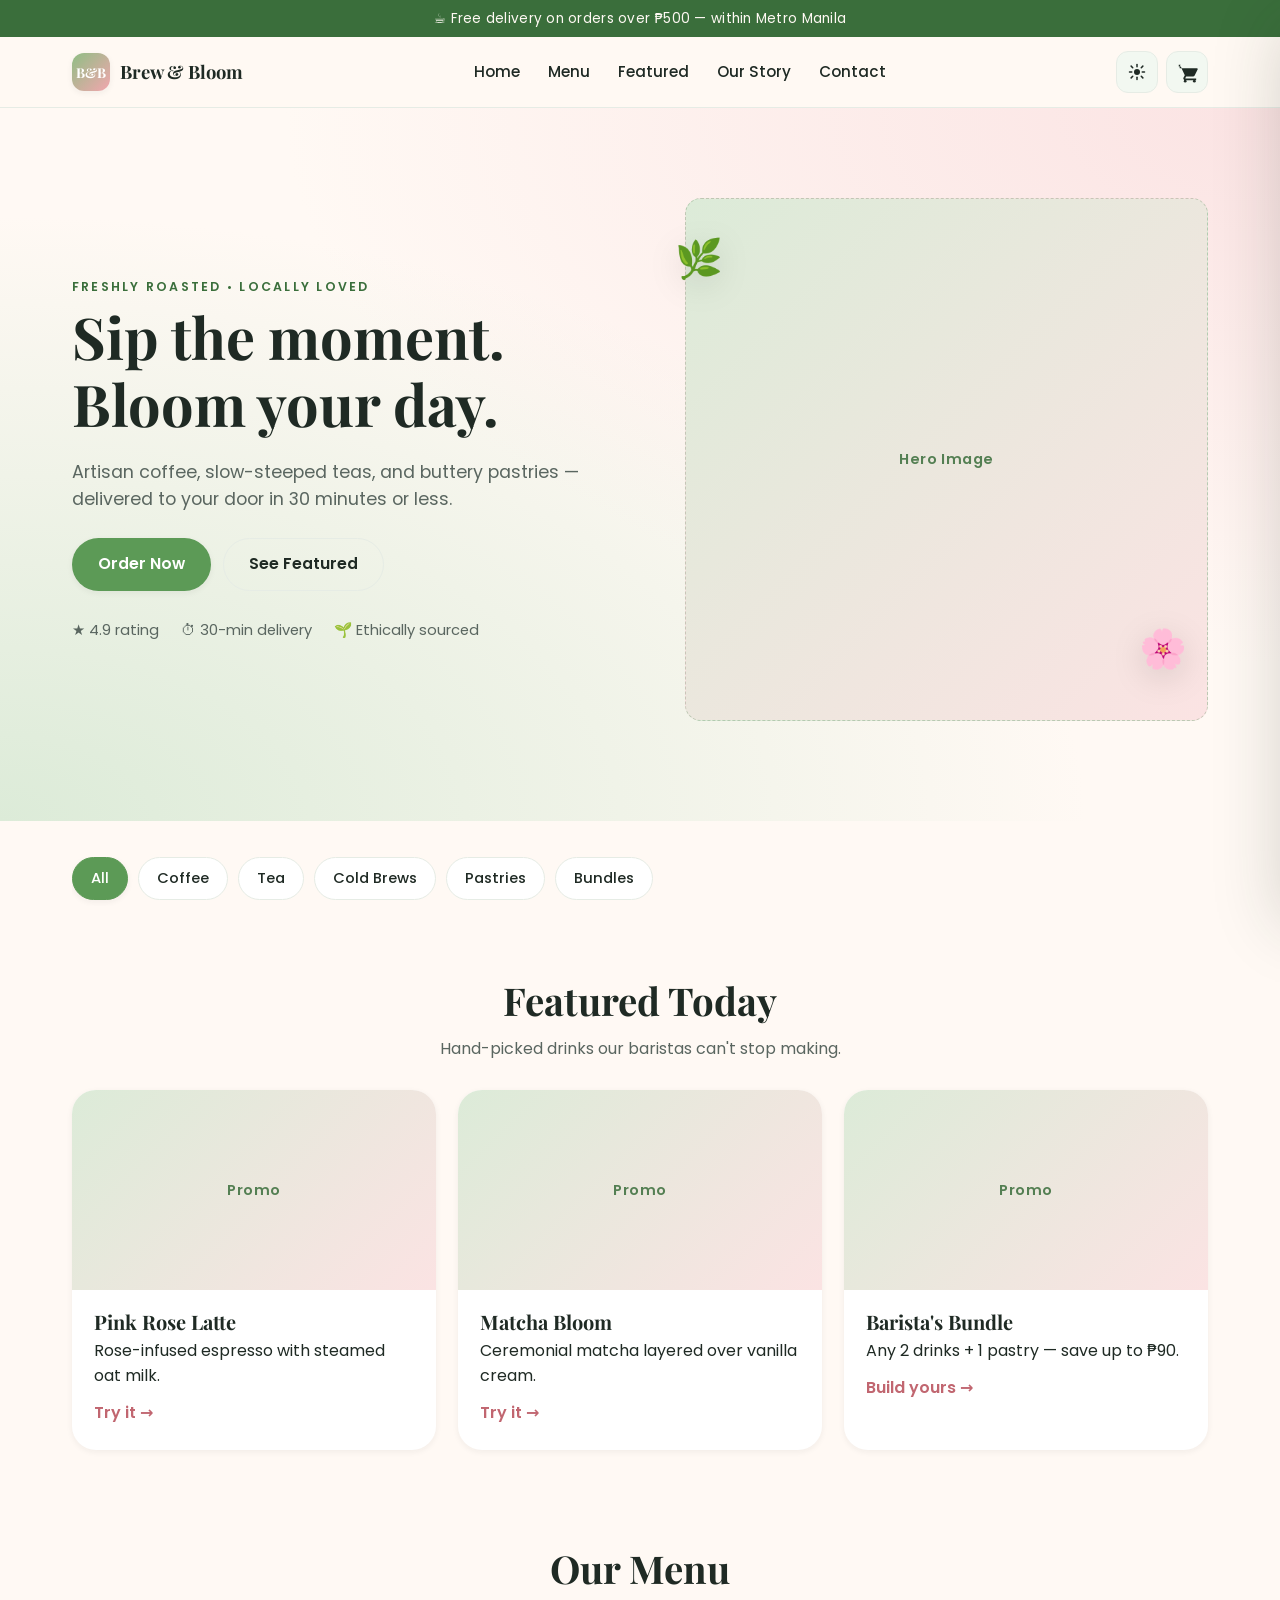
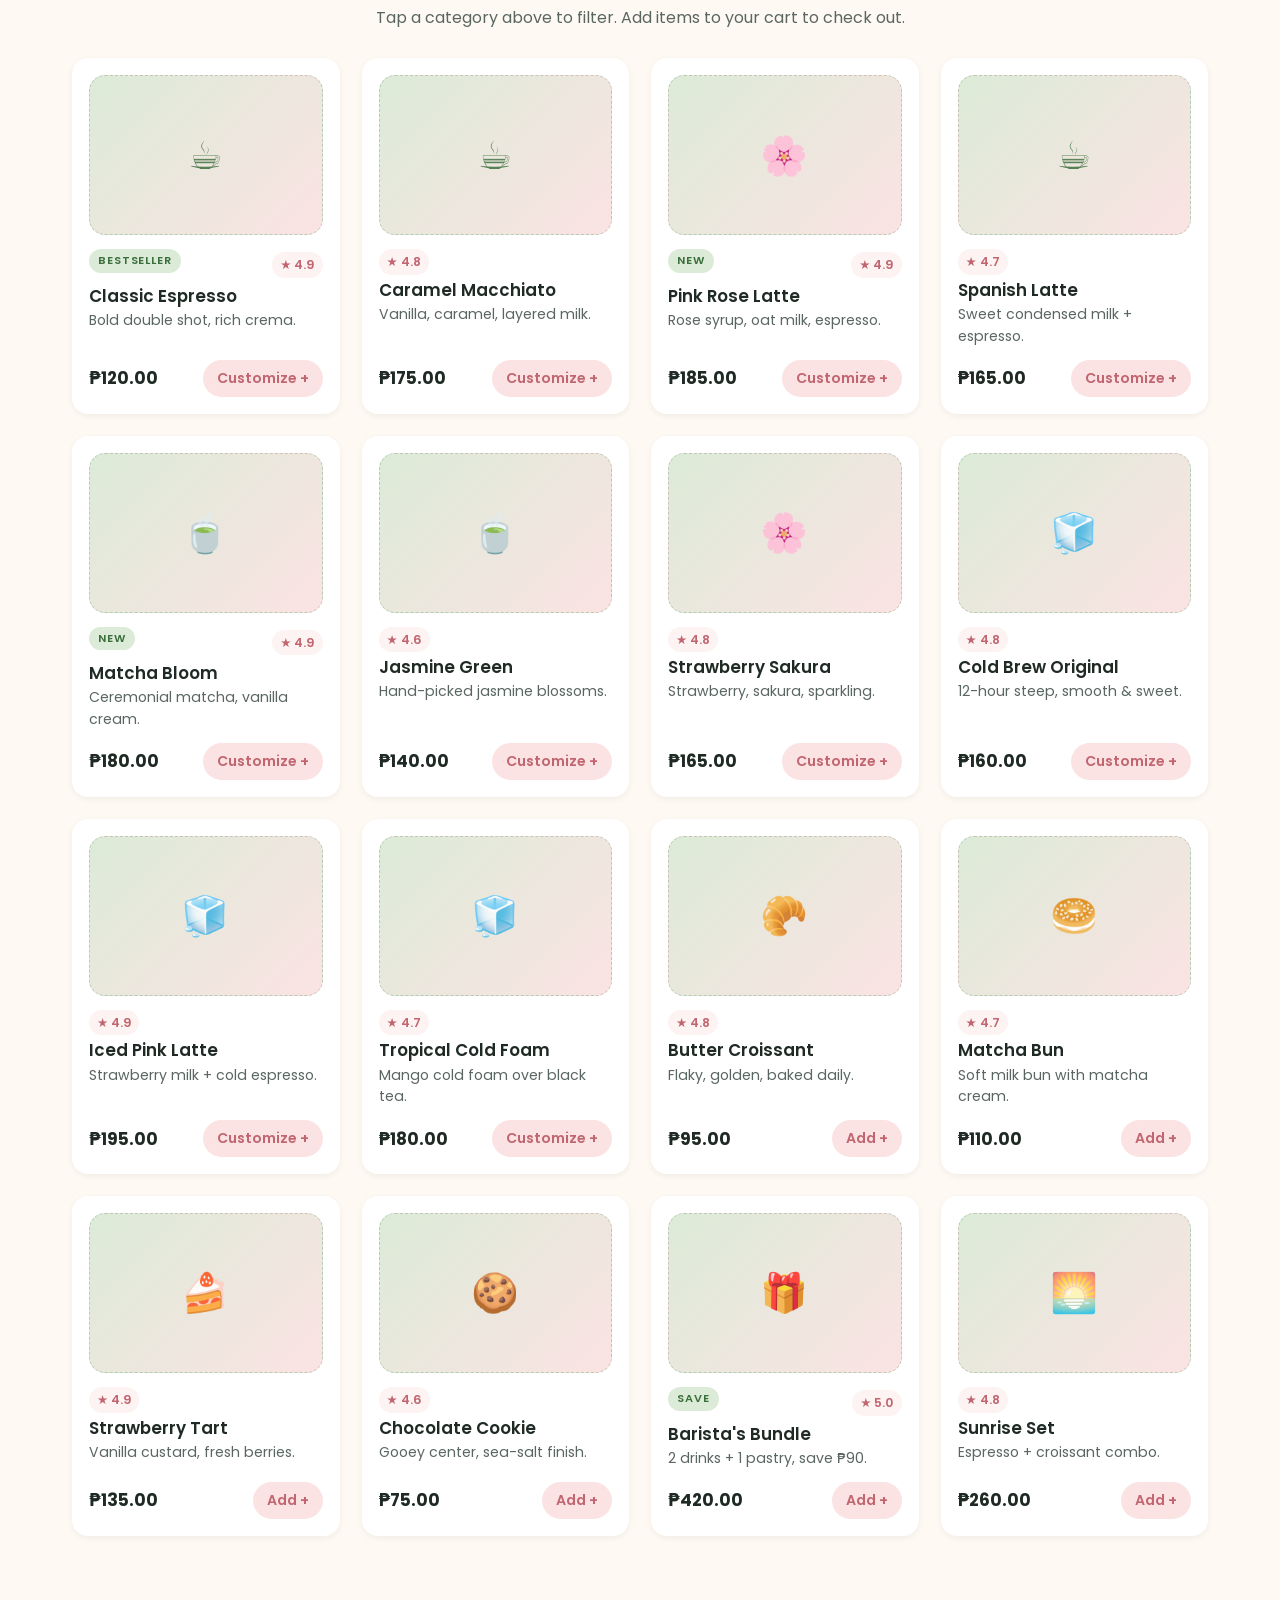
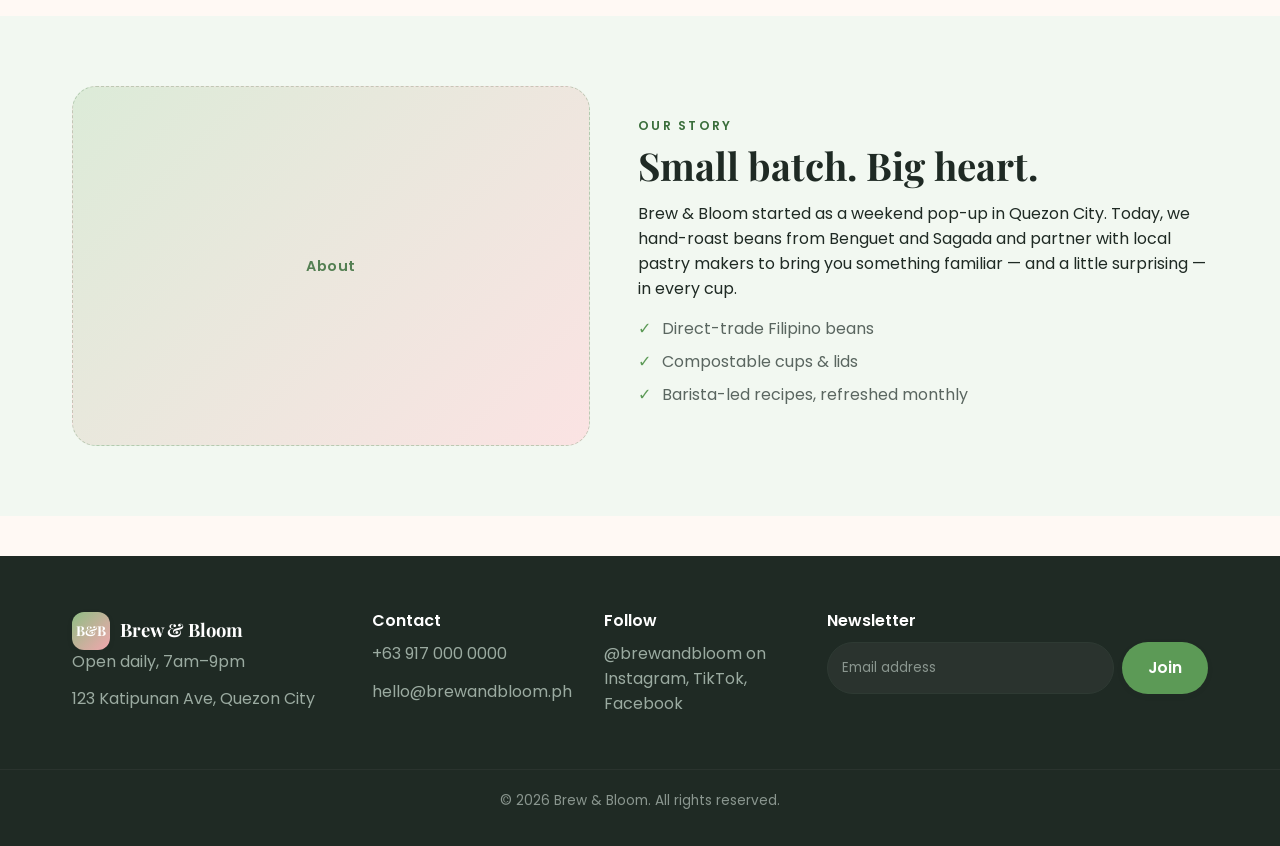
==== commit 3b080421: "real images via loremflickr (hero, promos, menu, cart, customizer)" ====
--- a/index.html
+++ b/index.html
@@ -14,7 +14,7 @@
   <link href="https://fonts.googleapis.com/css2?family=Playfair+Display:wght@600;700&family=Poppins:wght@300;400;500;600;700&display=swap" rel="stylesheet" />
 
   <!-- Bump ?v=N when you push CSS/JS changes to bust the browser cache -->
-  <link rel="stylesheet" href="style.css?v=2" />
+  <link rel="stylesheet" href="style.css?v=3" />
 
   <!-- Apply saved theme before paint to avoid flash -->
   <script>
@@ -110,10 +110,12 @@
         </ul>
       </div>
 
-      <!-- IMAGE PLACEHOLDER: replace with hero photo -->
       <div class="hero-art" role="img" aria-label="Coffee cup on saucer">
         <div class="placeholder-img hero-placeholder">
-          <span>Hero Image Placeholder</span>
+          <img src="https://loremflickr.com/900/900/coffee,latte,art?lock=1"
+               alt="Latte art in a ceramic cup" loading="eager"
+               onerror="this.style.display='none'">
+          <span class="ph-fallback">Hero Image</span>
         </div>
         <div class="hero-floater floater-1">🌿</div>
         <div class="hero-floater floater-2">🌸</div>
@@ -146,7 +148,12 @@
 
     <div class="featured-grid">
       <article class="promo-card">
-        <div class="placeholder-img promo-img"><span>Promo Image</span></div>
+        <div class="placeholder-img promo-img">
+          <img src="https://loremflickr.com/600/420/latte,pink,rose?lock=10"
+               alt="Pink rose latte" loading="lazy"
+               onerror="this.style.display='none'">
+          <span class="ph-fallback">Promo</span>
+        </div>
         <div class="promo-body">
           <h3>Pink Rose Latte</h3>
           <p>Rose-infused espresso with steamed oat milk.</p>
@@ -154,7 +161,12 @@
         </div>
       </article>
       <article class="promo-card">
-        <div class="placeholder-img promo-img"><span>Promo Image</span></div>
+        <div class="placeholder-img promo-img">
+          <img src="https://loremflickr.com/600/420/matcha,latte?lock=11"
+               alt="Matcha latte with foam" loading="lazy"
+               onerror="this.style.display='none'">
+          <span class="ph-fallback">Promo</span>
+        </div>
         <div class="promo-body">
           <h3>Matcha Bloom</h3>
           <p>Ceremonial matcha layered over vanilla cream.</p>
@@ -162,7 +174,12 @@
         </div>
       </article>
       <article class="promo-card">
-        <div class="placeholder-img promo-img"><span>Promo Image</span></div>
+        <div class="placeholder-img promo-img">
+          <img src="https://loremflickr.com/600/420/coffee,pastry,cafe?lock=12"
+               alt="Coffee and pastry bundle" loading="lazy"
+               onerror="this.style.display='none'">
+          <span class="ph-fallback">Promo</span>
+        </div>
         <div class="promo-body">
           <h3>Barista's Bundle</h3>
           <p>Any 2 drinks + 1 pastry — save up to ₱90.</p>
@@ -191,8 +208,12 @@
        ========================================================== -->
   <section class="about" id="about">
     <div class="container about-grid">
-      <!-- IMAGE PLACEHOLDER: replace with shop photo -->
-      <div class="placeholder-img about-img"><span>About Image</span></div>
+      <div class="placeholder-img about-img">
+        <img src="https://loremflickr.com/700/700/cafe,coffeeshop,interior?lock=20"
+             alt="Cozy cafe interior" loading="lazy"
+             onerror="this.style.display='none'">
+        <span class="ph-fallback">About</span>
+      </div>
       <div class="about-copy">
         <p class="eyebrow">Our story</p>
         <h2>Small batch. Big heart.</h2>
@@ -433,7 +454,9 @@
       <div class="customizer-body" id="customizerBody">
         <!-- Hero strip -->
         <div class="cz-hero">
-          <div class="placeholder-img cz-img" id="czImage" aria-hidden="true"><span></span></div>
+          <div class="placeholder-img cz-img" id="czImage" aria-hidden="true">
+            <!-- contents replaced by JS when item opens -->
+          </div>
           <div class="cz-hero-text">
             <p class="eyebrow" id="czCategory">Coffee</p>
             <h4 id="czName">Item name</h4>
@@ -502,6 +525,6 @@
        ========================================================== -->
   <div class="toast" id="toast" aria-live="polite"></div>
 
-  <script src="script.js?v=2"></script>
+  <script src="script.js?v=3"></script>
 </body>
 </html>
--- a/style.css
+++ b/style.css
@@ -340,13 +340,17 @@
 }
 
 /* ==========================================================
-   IMAGE PLACEHOLDERS  (swap for real <img> tags later)
+   IMAGE PLACEHOLDERS
+   - Real <img> sits inside .placeholder-img and fills the box.
+   - The gradient + .ph-fallback text shows ONLY if the image
+     fails to load (img is hidden via onerror inline handler).
    ========================================================== */
 .placeholder-img {
+  position: relative;
   display: grid;
   place-items: center;
-  background:
-    linear-gradient(135deg, var(--green-100), var(--pink-100));
+  overflow: hidden;
+  background: linear-gradient(135deg, var(--green-100), var(--pink-100));
   color: var(--primary-deep);
   font-weight: 600;
   font-size: .9rem;
@@ -355,9 +359,23 @@
   border: 1px dashed rgba(58, 110, 59, 0.25);
   min-height: 180px;
   text-align: center;
+  padding: 0;
+  isolation: isolate;
+}
+.placeholder-img > img {
+  position: absolute;
+  inset: 0;
+  width: 100%;
+  height: 100%;
+  object-fit: cover;
+  display: block;
+  border-radius: inherit;
+  z-index: 1;
+}
+.placeholder-img .ph-fallback {
+  opacity: .85;
   padding: 16px;
 }
-.placeholder-img span { opacity: .8; }
 
 /* ==========================================================
    CATEGORY CHIPS
@@ -983,12 +1001,25 @@
   align-items: center;
 }
 .cart-item .ph {
+  position: relative;
   width: 56px; height: 56px;
   border-radius: 12px;
   background: linear-gradient(135deg, var(--green-100), var(--pink-100));
   display: grid;
   place-items: center;
   font-size: 1.4rem;
+  overflow: hidden;
+}
+.cart-item .ph img {
+  position: absolute;
+  inset: 0;
+  width: 100%; height: 100%;
+  object-fit: cover;
+  display: block;
+}
+.cart-item .ph .ph-fallback {
+  position: relative;
+  z-index: 0;
 }
 .cart-item .title { font-weight: 600; font-size: .96rem; }
 .cart-item .qty-row {
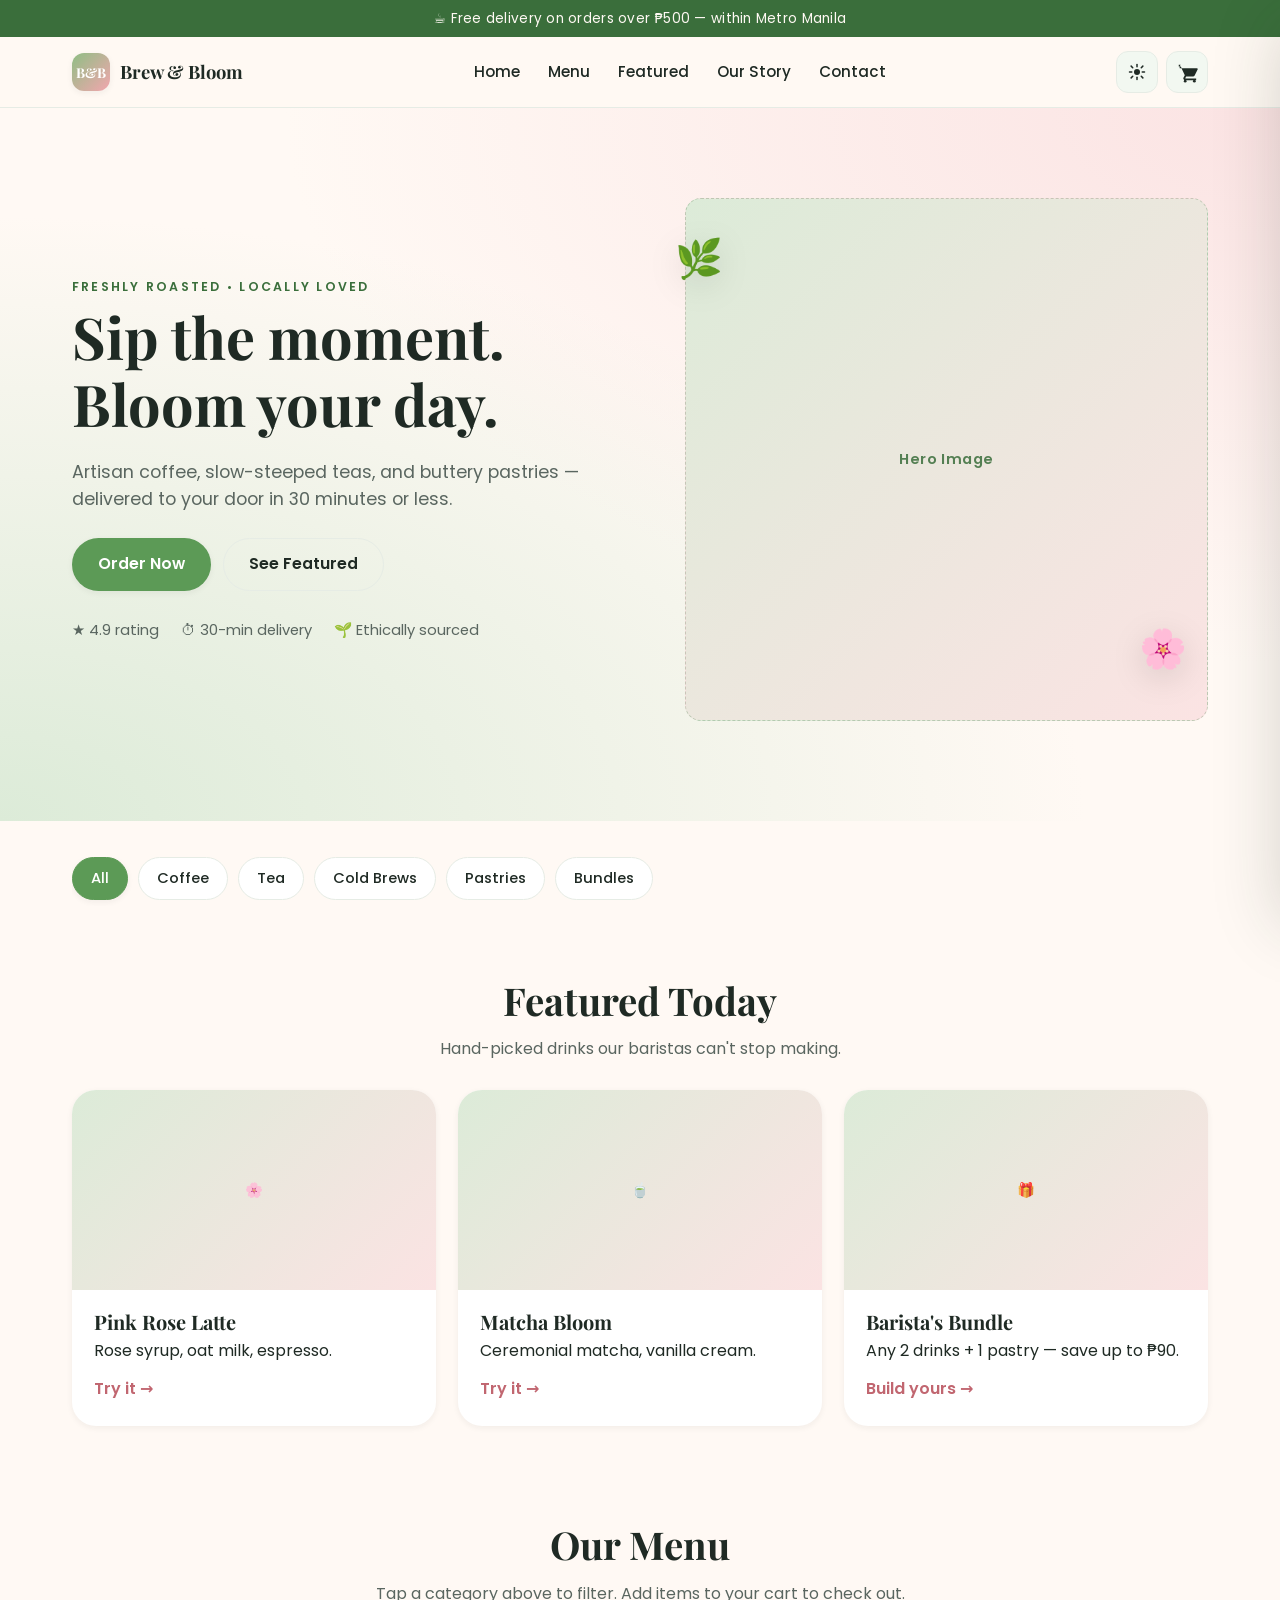
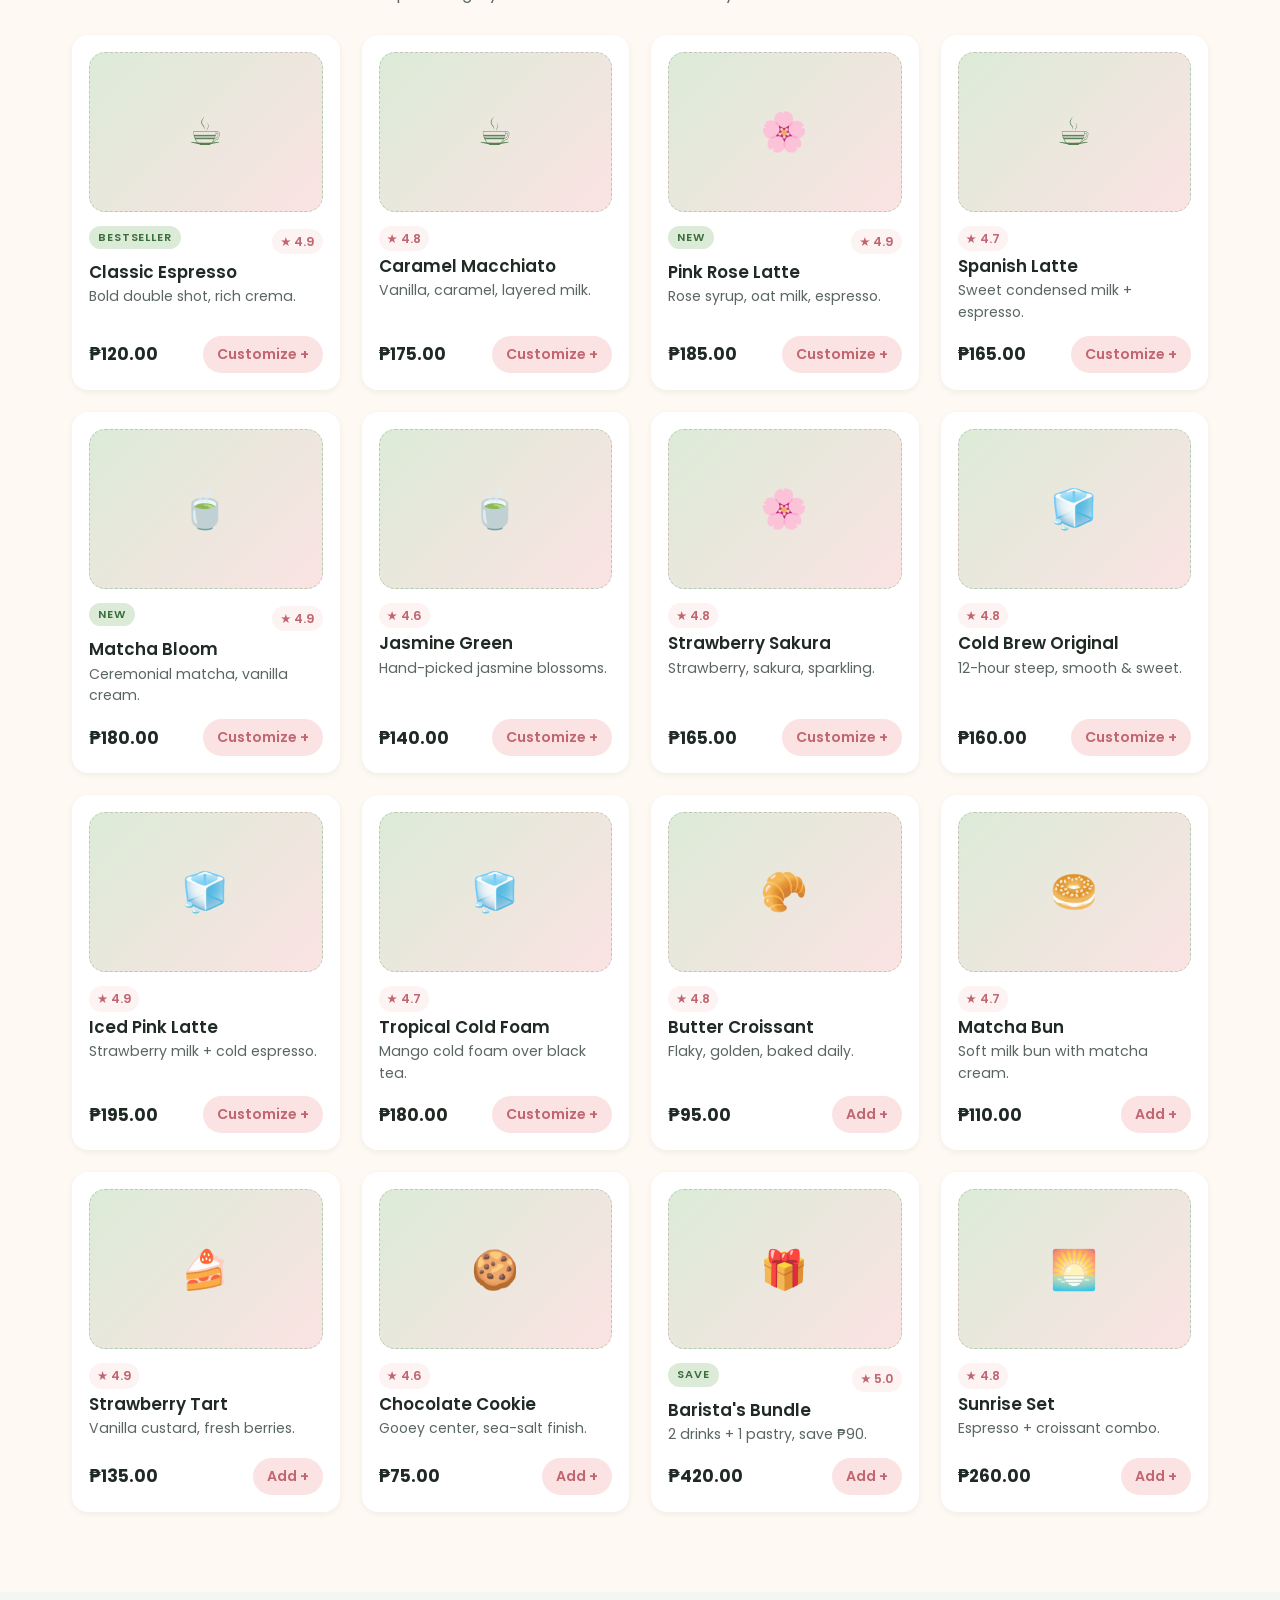
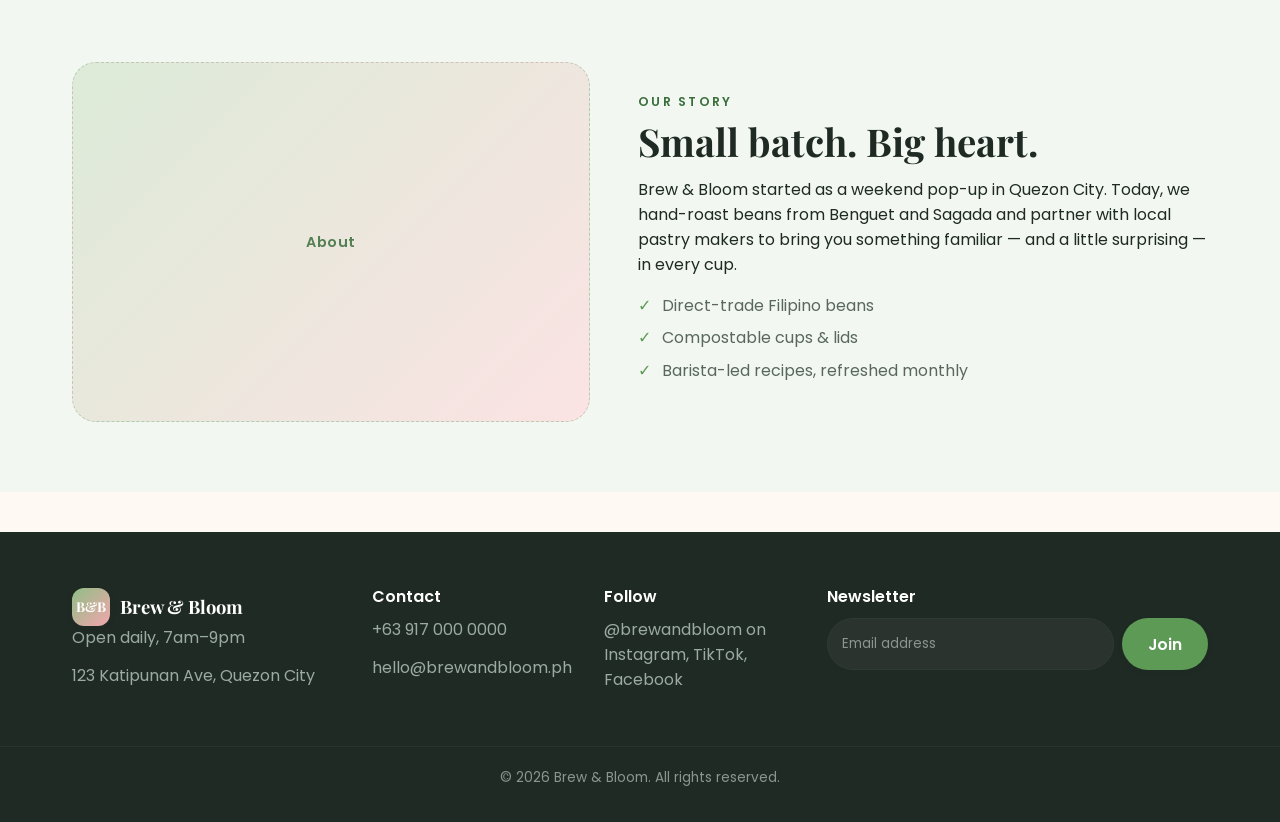
==== commit 26528ba8: "render Featured cards from MENU so they stay in sync" ====
--- a/index.html
+++ b/index.html
@@ -14,7 +14,7 @@
   <link href="https://fonts.googleapis.com/css2?family=Playfair+Display:wght@600;700&family=Poppins:wght@300;400;500;600;700&display=swap" rel="stylesheet" />
 
   <!-- Bump ?v=N when you push CSS/JS changes to bust the browser cache -->
-  <link rel="stylesheet" href="style.css?v=3" />
+  <link rel="stylesheet" href="style.css?v=4" />
 
   <!-- Apply saved theme before paint to avoid flash -->
   <script>
@@ -146,47 +146,10 @@
       <p>Hand-picked drinks our baristas can't stop making.</p>
     </div>
 
-    <div class="featured-grid">
-      <article class="promo-card">
-        <div class="placeholder-img promo-img">
-          <img src="https://loremflickr.com/600/420/latte,pink,rose?lock=10"
-               alt="Pink rose latte" loading="lazy"
-               onerror="this.style.display='none'">
-          <span class="ph-fallback">Promo</span>
-        </div>
-        <div class="promo-body">
-          <h3>Pink Rose Latte</h3>
-          <p>Rose-infused espresso with steamed oat milk.</p>
-          <a href="#menu" class="link-arrow">Try it →</a>
-        </div>
-      </article>
-      <article class="promo-card">
-        <div class="placeholder-img promo-img">
-          <img src="https://loremflickr.com/600/420/matcha,latte?lock=11"
-               alt="Matcha latte with foam" loading="lazy"
-               onerror="this.style.display='none'">
-          <span class="ph-fallback">Promo</span>
-        </div>
-        <div class="promo-body">
-          <h3>Matcha Bloom</h3>
-          <p>Ceremonial matcha layered over vanilla cream.</p>
-          <a href="#menu" class="link-arrow">Try it →</a>
-        </div>
-      </article>
-      <article class="promo-card">
-        <div class="placeholder-img promo-img">
-          <img src="https://loremflickr.com/600/420/coffee,pastry,cafe?lock=12"
-               alt="Coffee and pastry bundle" loading="lazy"
-               onerror="this.style.display='none'">
-          <span class="ph-fallback">Promo</span>
-        </div>
-        <div class="promo-body">
-          <h3>Barista's Bundle</h3>
-          <p>Any 2 drinks + 1 pastry — save up to ₱90.</p>
-          <a href="#menu" class="link-arrow">Build yours →</a>
-        </div>
-      </article>
-    </div>
+    <!-- Cards are rendered by script.js from MENU + FEATURED_IDS,
+         so any change to a menu item (image, name, desc) flows
+         through here automatically. -->
+    <div class="featured-grid" id="featuredGrid"></div>
   </section>
 
   <!-- ==========================================================
@@ -525,6 +488,6 @@
        ========================================================== -->
   <div class="toast" id="toast" aria-live="polite"></div>
 
-  <script src="script.js?v=3"></script>
+  <script src="script.js?v=4"></script>
 </body>
 </html>
--- a/style.css
+++ b/style.css
@@ -443,6 +443,13 @@
 .link-arrow {
   font-weight: 600;
   color: var(--accent-deep);
+  background: none;
+  border: none;
+  padding: 0;
+  font-family: inherit;
+  font-size: inherit;
+  cursor: pointer;
+  text-align: left;
 }
 .link-arrow:hover { color: var(--primary-deep); }
 
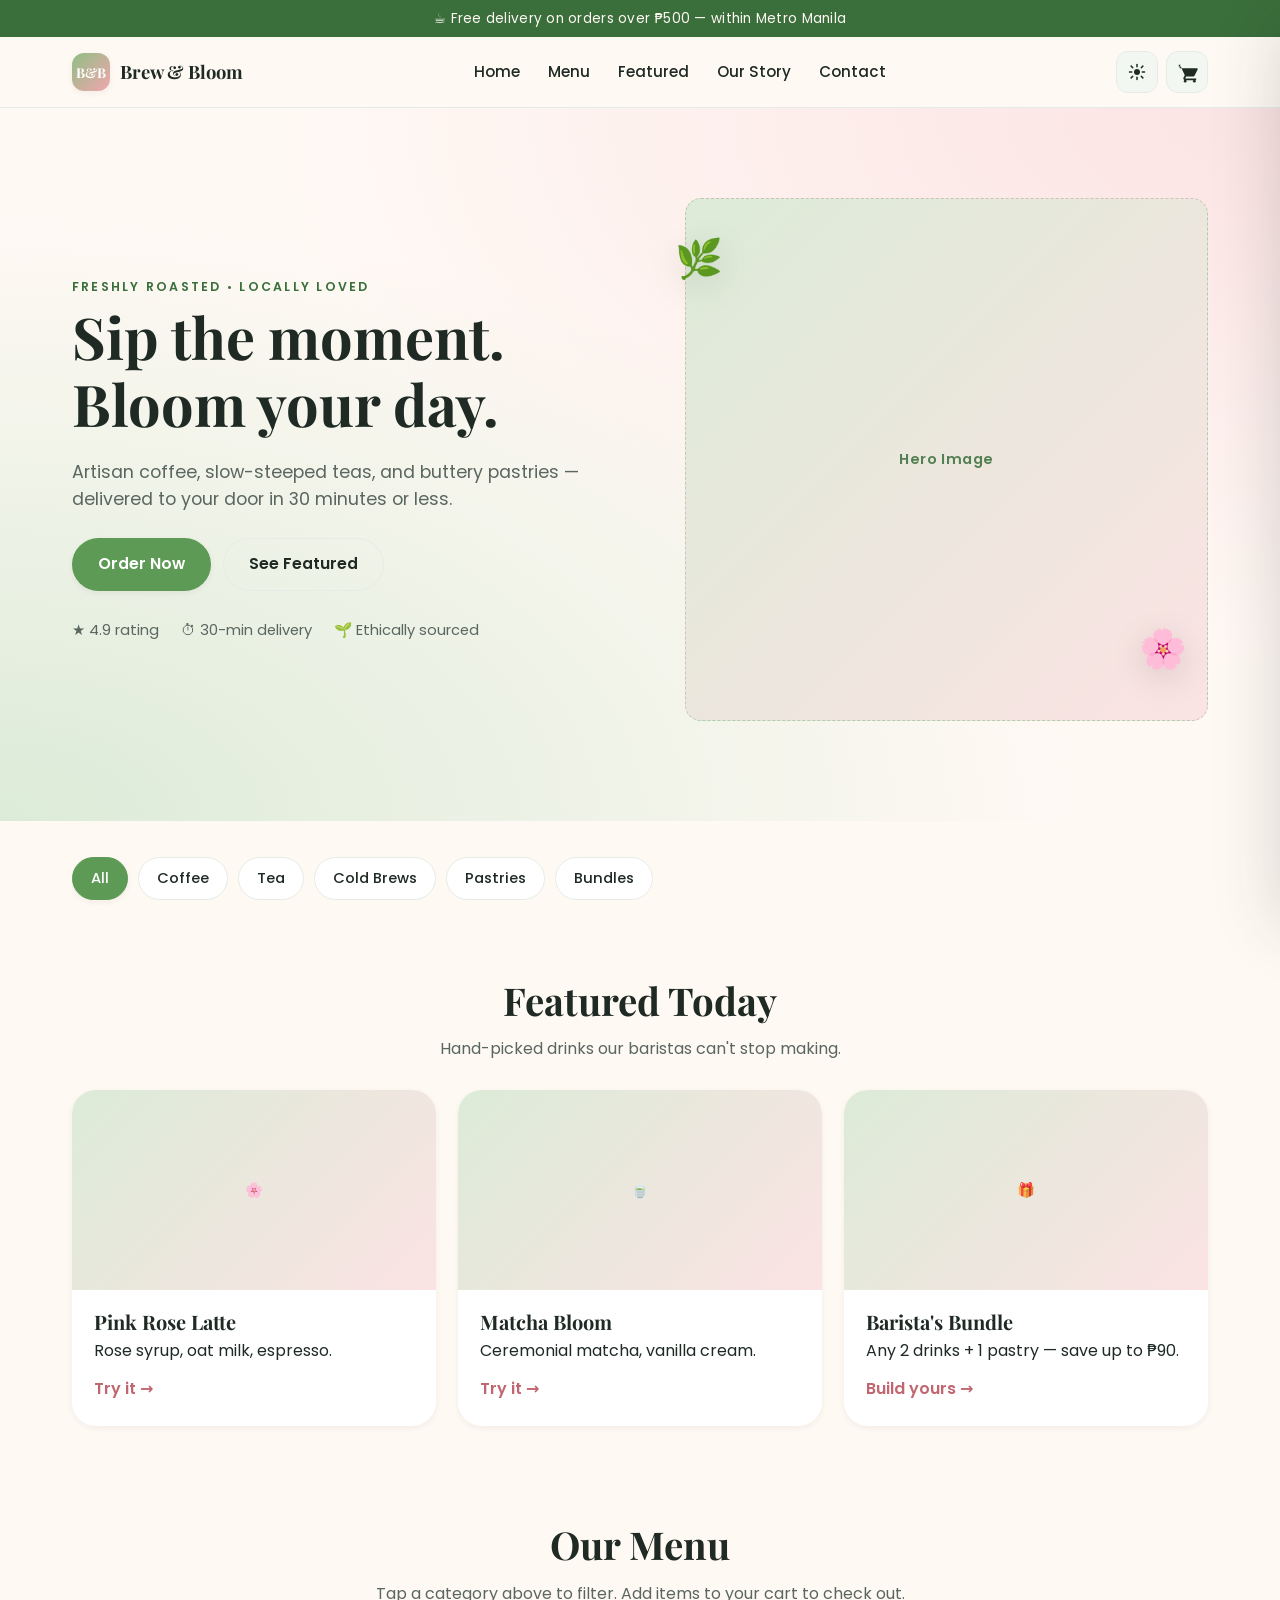
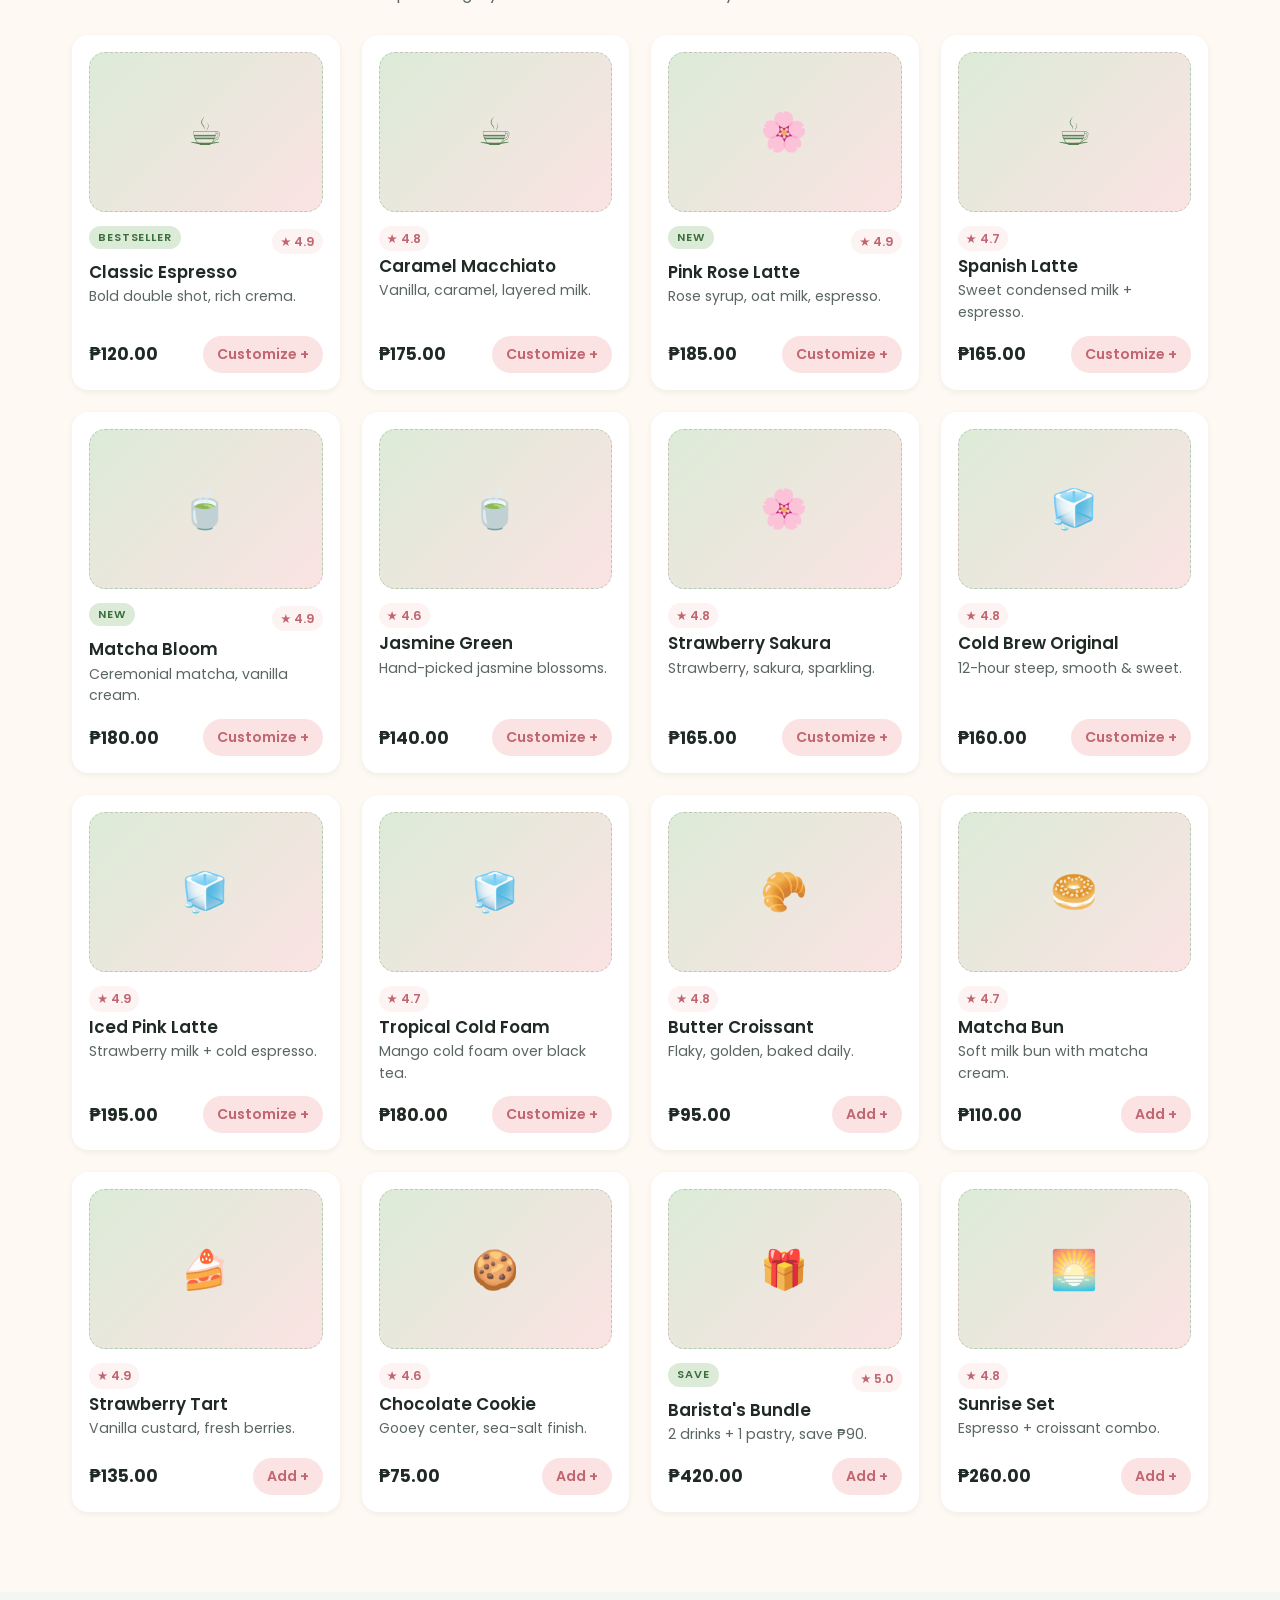
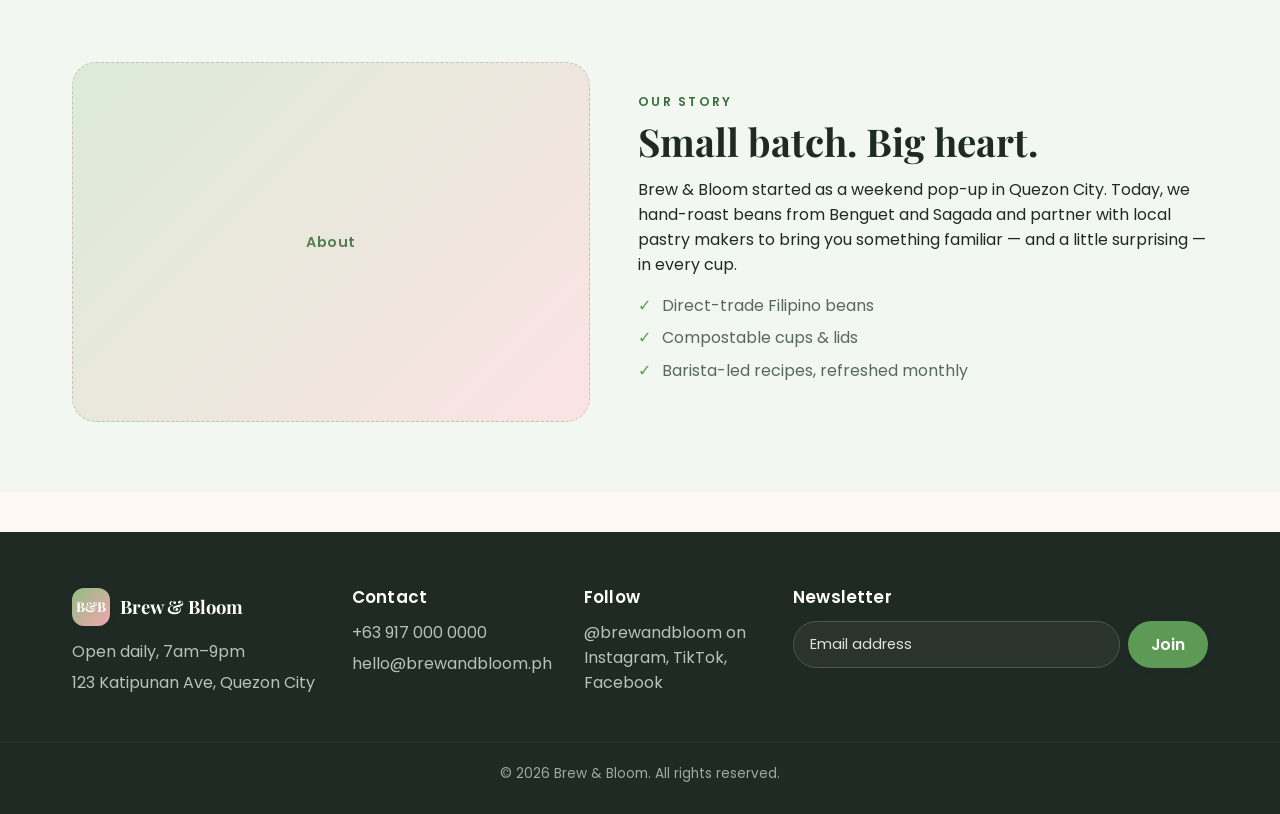
==== commit 5d29fbb3: "fix dark-mode text contrast site-wide - force light text on all form controls (input, textarea, sele" ====
--- a/index.html
+++ b/index.html
@@ -14,7 +14,7 @@
   <link href="https://fonts.googleapis.com/css2?family=Playfair+Display:wght@600;700&family=Poppins:wght@300;400;500;600;700&display=swap" rel="stylesheet" />
 
   <!-- Bump ?v=N when you push CSS/JS changes to bust the browser cache -->
-  <link rel="stylesheet" href="style.css?v=4" />
+  <link rel="stylesheet" href="style.css?v=11" />
 
   <!-- Apply saved theme before paint to avoid flash -->
   <script>
--- a/style.css
+++ b/style.css
@@ -684,14 +684,37 @@
   border-radius: 10px;
   border: 1px solid var(--line);
   background: var(--cream);
+  color: var(--ink);
   font-family: inherit;
   font-size: .95rem;
   resize: vertical;
 }
+#czNotes::placeholder { color: var(--ink-soft); }
 #czNotes:focus {
   outline: none;
   border-color: var(--primary);
   background: var(--white);
+}
+
+/* ==========================================================
+   AUTOFILL OVERRIDE
+   - Browsers (esp. Chrome) repaint autofilled inputs with
+     their own background + dark text, which breaks contrast
+     in dark mode. Force our token colors instead.
+   ========================================================== */
+input:-webkit-autofill,
+input:-webkit-autofill:hover,
+input:-webkit-autofill:focus,
+textarea:-webkit-autofill {
+  -webkit-text-fill-color: var(--ink) !important;
+  -webkit-box-shadow: 0 0 0 1000px var(--cream) inset !important;
+  caret-color: var(--ink);
+  transition: background-color 9999s ease-in-out 0s;
+}
+[data-theme="dark"] input:-webkit-autofill,
+[data-theme="dark"] textarea:-webkit-autofill {
+  -webkit-text-fill-color: #ECF1EE !important;
+  -webkit-box-shadow: 0 0 0 1000px #1F2A26 inset !important;
 }
 
 .cz-footer {
@@ -919,37 +942,50 @@
   color: var(--white);
   font-family: var(--font-body);
   font-weight: 600;
-  margin-bottom: 12px;
-}
-.site-footer .muted { color: #9BABA1; }
+  font-size: 1.05rem;
+  margin-bottom: 14px;
+  letter-spacing: .01em;
+}
+.site-footer p { margin-bottom: 6px; }
+.site-footer .muted { color: #B6C2BB; }
 .footer-grid {
   display: grid;
   grid-template-columns: 1.4fr 1fr 1fr 1.4fr;
   gap: 32px;
 }
+.footer-brand { margin-bottom: 14px; }
 .footer-brand .brand-name { color: var(--white); }
 .newsletter {
   display: flex;
   gap: 8px;
-  margin-top: 8px;
+  margin-top: 10px;
 }
 .newsletter input {
   flex: 1;
-  padding: 12px 14px;
+  padding: 12px 16px;
   border-radius: 999px;
-  border: 1px solid #2E3A33;
+  border: 1px solid #4A5A52;
   background: #2A332E;
   color: var(--white);
+  -webkit-text-fill-color: var(--white);
   font-family: inherit;
-}
-.newsletter input::placeholder { color: #8A968F; }
+  font-size: .92rem;
+  transition: border-color .2s ease, background .2s ease;
+}
+.newsletter input:focus {
+  outline: none;
+  border-color: var(--green-300);
+  background: #34403A;
+}
+.newsletter input::placeholder { color: #B6C2BB; opacity: .85; }
+.newsletter .btn-primary { padding: .7em 1.4em; }
 .footer-base {
   text-align: center;
   margin-top: 40px;
   padding-top: 20px;
   border-top: 1px solid #2A332E;
   font-size: .85rem;
-  color: #8A968F;
+  color: #9BABA1;
 }
 
 /* ==========================================================
@@ -1286,16 +1322,53 @@
     var(--bg);
 }
 [data-theme="dark"] .about { background: #131A1B; }
-[data-theme="dark"] .site-footer { background: #0B0F10; color: #B6C2BB; }
-[data-theme="dark"] .site-footer .muted { color: #7B8A83; }
+[data-theme="dark"] .site-footer { background: #0B0F10; color: #C8D3CC; }
+[data-theme="dark"] .site-footer .muted { color: #A8B4AC; }
 [data-theme="dark"] .newsletter input {
-  background: #1B2225;
-  border-color: #2B3331;
-  color: var(--white);
-}
-[data-theme="dark"] .footer-base { border-top-color: #1F2627; color: #7B8A83; }
-[data-theme="dark"] .chip { background: var(--surface); color: var(--ink); }
-[data-theme="dark"] .chip.active { color: #0F1416; }
+  background: #1F2A26;
+  border-color: #3A4A40;
+  color: #ECF1EE;
+  -webkit-text-fill-color: #ECF1EE;
+}
+[data-theme="dark"] .newsletter input:focus {
+  border-color: var(--primary);
+  background: #263530;
+}
+[data-theme="dark"] .newsletter input::placeholder { color: #8FA095; opacity: .9; }
+
+/* ----- Dark-mode text-color fixes -----
+   Several rules use `color: var(--white)` for legible white text
+   on a colored background. In dark mode --white becomes a dark
+   surface, so we restore a light text color in those spots. */
+[data-theme="dark"] .site-footer h4,
+[data-theme="dark"] .footer-brand .brand-name {
+  color: #ECF1EE;
+}
+[data-theme="dark"] .brand-mark {
+  color: #ECF1EE;
+}
+
+/* Force light text on form controls in dark mode — beats
+   Chrome's autofill -webkit-text-fill-color even on inputs
+   that aren't currently in :-webkit-autofill state. */
+[data-theme="dark"] .checkout-form input,
+[data-theme="dark"] .checkout-form textarea,
+[data-theme="dark"] #czNotes {
+  color: #ECF1EE;
+  -webkit-text-fill-color: #ECF1EE;
+}
+[data-theme="dark"] .footer-base { border-top-color: #1F2627; color: #95A39B; }
+[data-theme="dark"] .chip {
+  background: var(--surface);
+  color: var(--ink);
+  border-color: #2E3A33;
+}
+[data-theme="dark"] .chip.active {
+  background: #2E5A45;          /* darker green so light text reads */
+  color: #ECF1EE;
+  border-color: #4F8265;
+}
+[data-theme="dark"] .chip:hover { border-color: var(--green-300); }
 [data-theme="dark"] .drawer-foot { background: var(--surface); }
 [data-theme="dark"] .modal { background: rgba(0, 0, 0, 0.7); }
 [data-theme="dark"] .modal-card,
@@ -1313,6 +1386,56 @@
 [data-theme="dark"] .add-btn { background: var(--pink-100); color: var(--pink-700); }
 [data-theme="dark"] .add-btn:hover { background: var(--accent); color: #0F1416; }
 [data-theme="dark"] .btn-primary { color: #0F1416; }
+
+/* ==========================================================
+   GLOBAL FORM CONTROL TEXT — DARK MODE
+   - One source of truth: every typeable element gets light
+     text in dark mode. Wins over Chrome's autofill, browser
+     defaults, theme extensions, and any inherited color.
+   - Catches: <input> (every text-like type), <textarea>,
+     <select>, anything with contenteditable, and any custom
+     ".text-input" class you might add later.
+   - Opt-outs: checkbox, radio, color, range, file, button-like
+     inputs, and .btn (these don't render typed text or are
+     already correctly themed).
+   ========================================================== */
+html[data-theme="dark"] input:not([type="checkbox"]):not([type="radio"]):not([type="range"]):not([type="color"]):not([type="file"]):not([type="button"]):not([type="submit"]):not([type="reset"]):not([type="image"]):not(.btn),
+html[data-theme="dark"] textarea,
+html[data-theme="dark"] select,
+html[data-theme="dark"] [contenteditable="true"],
+html[data-theme="dark"] [contenteditable=""],
+html[data-theme="dark"] .text-input {
+  color: #ECF1EE !important;
+  -webkit-text-fill-color: #ECF1EE !important;
+  caret-color: #ECF1EE !important;
+}
+
+/* Placeholders — same scope */
+html[data-theme="dark"] input::placeholder,
+html[data-theme="dark"] textarea::placeholder,
+html[data-theme="dark"] [contenteditable][data-placeholder]::before {
+  color: #8FA095 !important;
+  -webkit-text-fill-color: #8FA095 !important;
+  opacity: 1 !important;
+}
+
+/* Drag-selection highlight — page-wide (not just inputs),
+   so any selected text in dark mode stays legible. */
+html[data-theme="dark"] ::selection {
+  background: var(--primary);
+  color: #0F1416;
+  -webkit-text-fill-color: #0F1416;
+}
+
+/* Native UI bits browsers render inside inputs:
+   spinner arrows on number inputs, the "x" clear button on
+   search inputs, the calendar icon on date pickers, etc. */
+html[data-theme="dark"] input::-webkit-calendar-picker-indicator,
+html[data-theme="dark"] input::-webkit-search-cancel-button,
+html[data-theme="dark"] input::-webkit-inner-spin-button,
+html[data-theme="dark"] input::-webkit-outer-spin-button {
+  filter: invert(.85);
+}
 
 /* ==========================================================
    RESPONSIVE — TABLET (≤ 1024px)
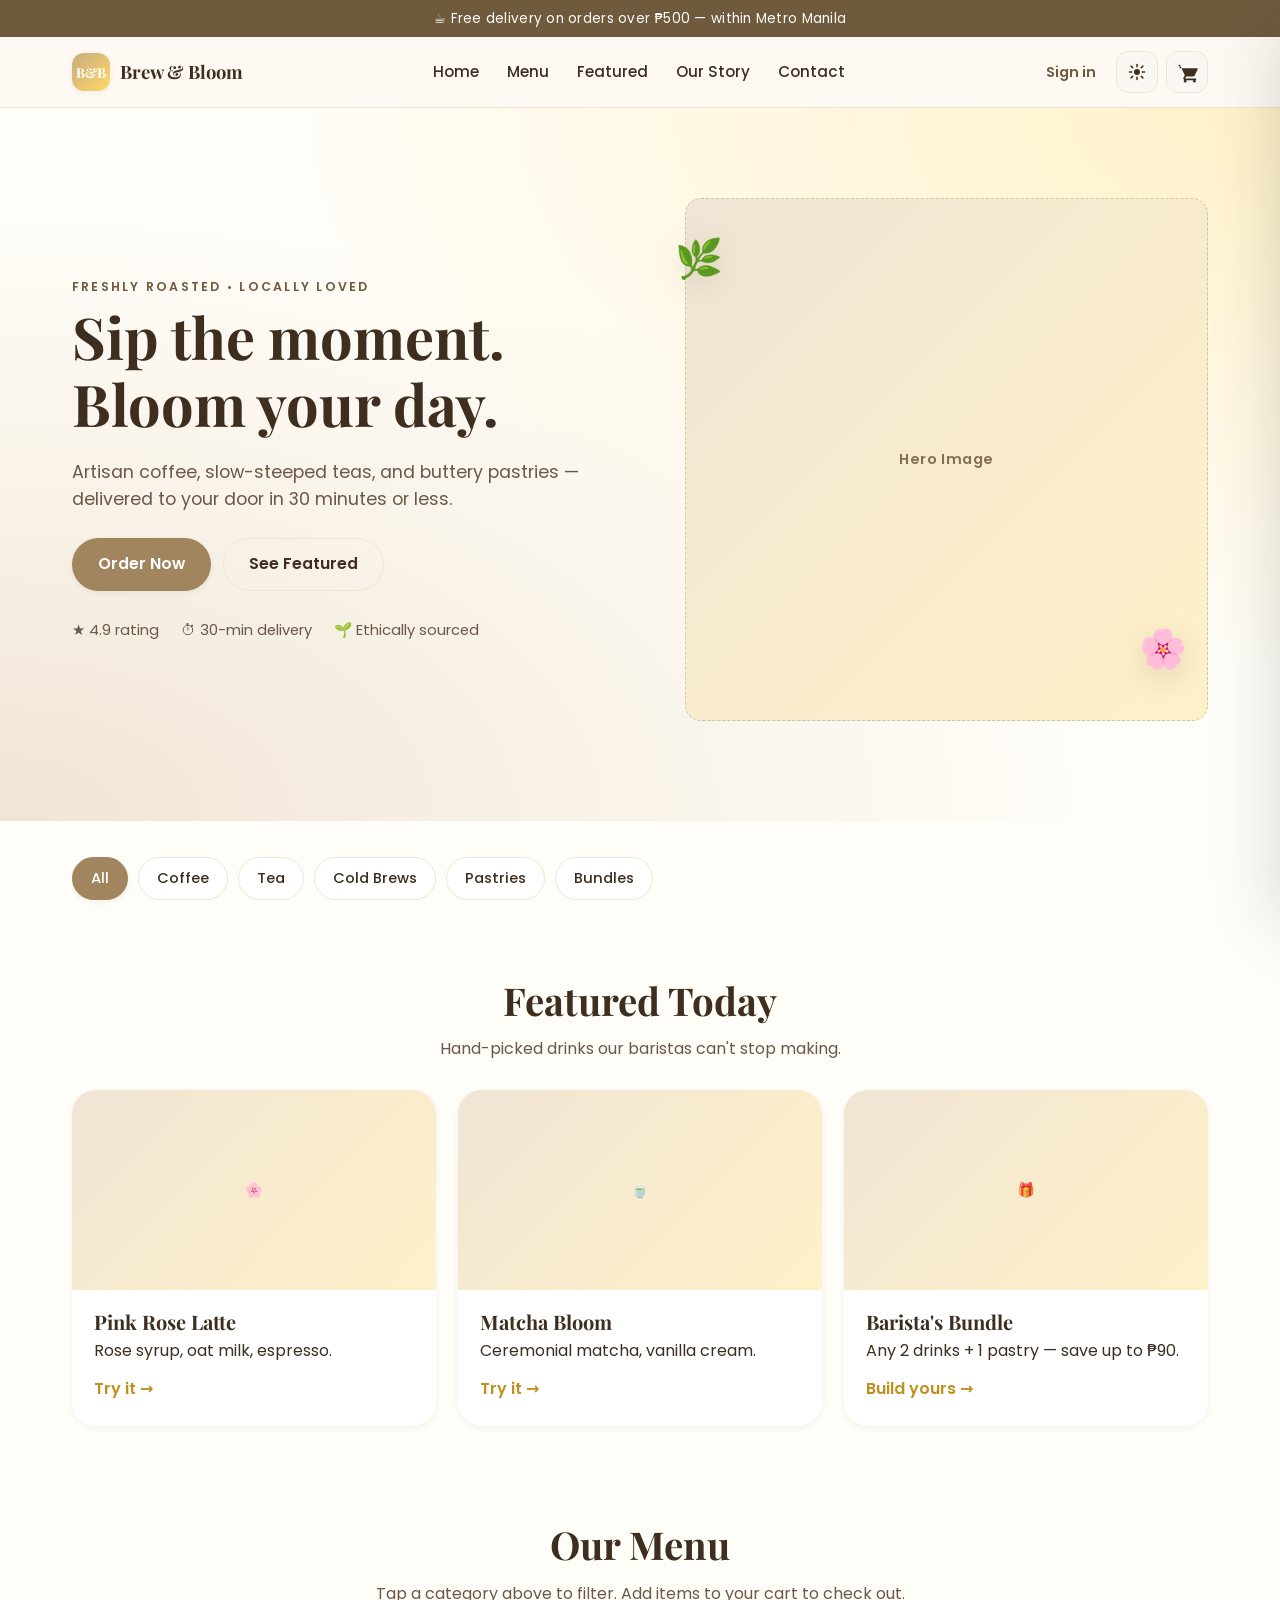
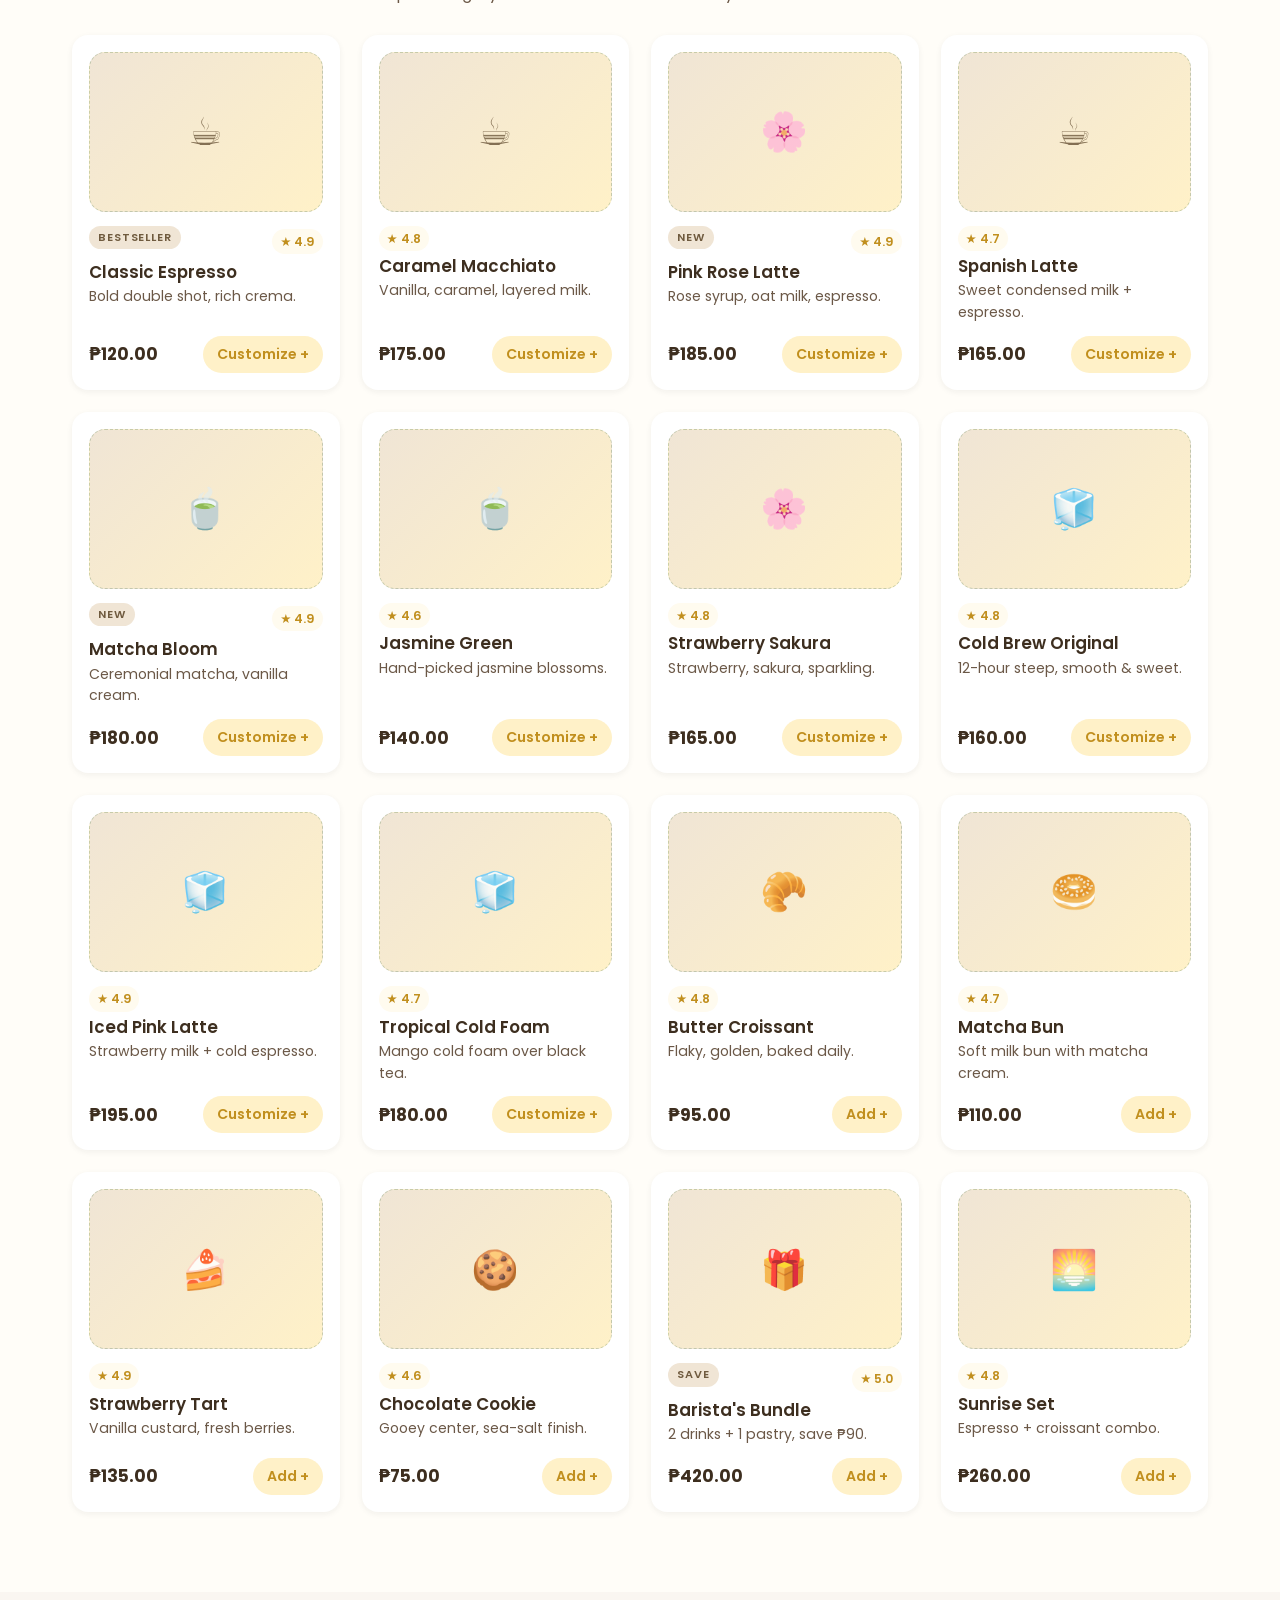
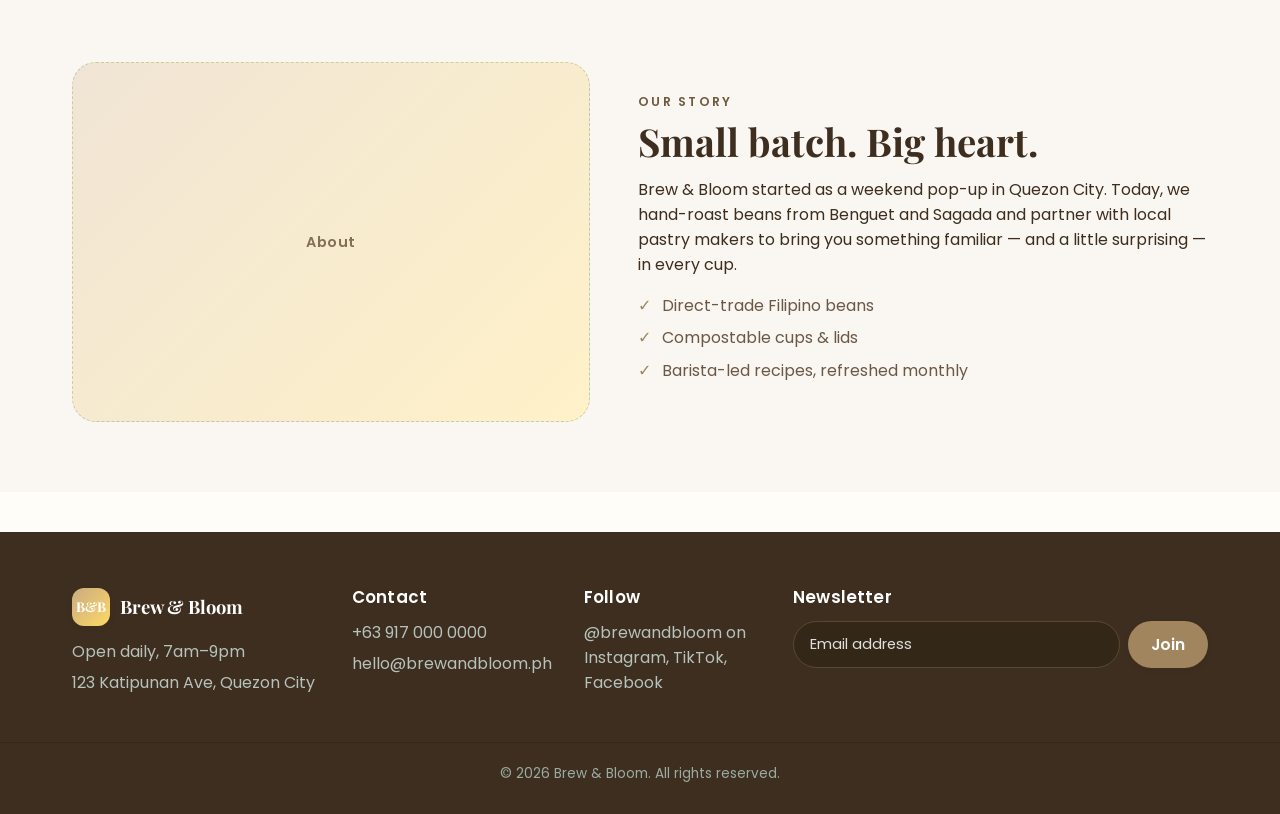
==== commit fd9e870a: "fix admin login redirect: [hidden] now beats display:grid" ====
--- a/index.html
+++ b/index.html
@@ -14,7 +14,7 @@
   <link href="https://fonts.googleapis.com/css2?family=Playfair+Display:wght@600;700&family=Poppins:wght@300;400;500;600;700&display=swap" rel="stylesheet" />
 
   <!-- Bump ?v=N when you push CSS/JS changes to bust the browser cache -->
-  <link rel="stylesheet" href="style.css?v=11" />
+  <link rel="stylesheet" href="style.css?v=16" />
 
   <!-- Apply saved theme before paint to avoid flash -->
   <script>
@@ -57,6 +57,11 @@
       </nav>
 
       <div class="nav-actions">
+        <!-- Auth slot: signed-out shows "Sign in", signed-in shows user chip -->
+        <div class="auth-slot" id="authSlot">
+          <button class="btn-link" id="openAuthBtn">Sign in</button>
+        </div>
+
         <button class="icon-btn theme-toggle" id="themeToggleBtn" aria-label="Toggle night mode">
           <svg class="sun" viewBox="0 0 24 24" aria-hidden="true">
             <circle cx="12" cy="12" r="4" fill="currentColor"/>
@@ -484,10 +489,68 @@
   </div>
 
   <!-- ==========================================================
+       AUTH MODAL  (login + register tabs)
+       - Optional for customers (guests can still order).
+       - Admin sign-in is the same flow — once signed in as
+         admin, a link to admin.html appears in the user chip.
+       ========================================================== -->
+  <div class="modal" id="authModal" aria-hidden="true">
+    <div class="modal-card auth-card-public" role="dialog" aria-labelledby="authTitle">
+      <div class="modal-head">
+        <h3 id="authTitle">Welcome to Brew &amp; Bloom</h3>
+        <button class="icon-btn close-btn" id="closeAuthBtn" aria-label="Close">✕</button>
+      </div>
+
+      <div class="auth-body">
+        <div class="auth-tabs" role="tablist">
+          <button class="auth-tab active" data-auth-tab="login" role="tab">Sign in</button>
+          <button class="auth-tab"        data-auth-tab="register" role="tab">Create account</button>
+        </div>
+
+        <!-- Stacked forms: both share the same grid cell so the
+             modal never jumps in height as you toggle tabs. -->
+        <div class="auth-form-stack">
+          <!-- Login -->
+          <form class="auth-form active" id="publicLoginForm" autocomplete="on">
+            <label>Email
+              <input type="email" name="email" required autocomplete="username" placeholder="you@example.com" />
+            </label>
+            <label>Password
+              <input type="password" name="password" required autocomplete="current-password" minlength="8" />
+            </label>
+            <p class="form-error" id="publicLoginError" hidden></p>
+            <button type="submit" class="btn btn-primary btn-block">Sign in</button>
+            <p class="auth-hint muted small">
+              Signing in is optional — guests can still order. Logging in saves your details for faster checkout.
+            </p>
+          </form>
+
+          <!-- Register -->
+          <form class="auth-form" id="publicRegisterForm" autocomplete="on">
+            <label>Name
+              <input type="text" name="name" required placeholder="Your name" />
+            </label>
+            <label>Email
+              <input type="email" name="email" required autocomplete="username" placeholder="you@example.com" />
+            </label>
+            <label>Password
+              <input type="password" name="password" required autocomplete="new-password" minlength="8" />
+              <small class="muted">8+ characters. Stored locally for now — see BUGS.md.</small>
+            </label>
+            <p class="form-error" id="publicRegisterError" hidden></p>
+            <button type="submit" class="btn btn-primary btn-block">Create account</button>
+          </form>
+        </div>
+      </div>
+    </div>
+  </div>
+
+  <!-- ==========================================================
        CONFIRMATION TOAST
        ========================================================== -->
   <div class="toast" id="toast" aria-live="polite"></div>
 
-  <script src="script.js?v=4"></script>
+  <script src="store.js?v=3"></script>
+  <script src="script.js?v=8"></script>
 </body>
 </html>
--- a/style.css
+++ b/style.css
@@ -4,27 +4,30 @@
    ========================================================== */
 
 /* ==========================================================
-   COLORS  (soft green + pink palette — change here)
+   COLORS  (soft pastel brown + yellow + white — change here)
+   - "green-*" tokens kept their NAMES for cascade simplicity
+     but now hold SOFT BROWN ramps (primary).
+   - "pink-*" tokens now hold SOFT YELLOW ramps (accent).
    ========================================================== */
 :root {
-  --green-50:  #F2F8F1;
-  --green-100: #DCEBD8;
-  --green-200: #B7D6AF;
-  --green-300: #8FBE84;
-  --green-500: #5C9A56;   /* primary green */
-  --green-700: #3A6E3B;   /* deep accent green */
-
-  --pink-50:   #FCF3F2;
-  --pink-100: #FBE3E3;
-  --pink-200: #F7C8CC;
-  --pink-300: #F2A6AE;
-  --pink-500: #E58A93;    /* primary pink */
-  --pink-700: #C16670;    /* deep accent pink */
-
-  --cream:     #FFF9F4;
-  --ink:       #1F2A24;   /* primary text */
-  --ink-soft:  #5A6660;   /* secondary text */
-  --line:      #E6ECE5;   /* borders / dividers */
+  --green-50:  #FAF6F1;    /* almost-white cream */
+  --green-100: #F0E5D5;    /* light beige */
+  --green-200: #DDC9A8;    /* warm sand */
+  --green-300: #C8AC81;    /* milk coffee */
+  --green-500: #A0855E;    /* primary brown */
+  --green-700: #6F5A3E;    /* deep espresso */
+
+  --pink-50:   #FFFBEF;    /* butter cream */
+  --pink-100: #FFF1C8;     /* soft butter */
+  --pink-200: #FFE48A;     /* pastel yellow */
+  --pink-300: #FFD865;     /* warm yellow */
+  --pink-500: #F0BB3D;     /* accent yellow */
+  --pink-700: #C18F1E;     /* deep amber */
+
+  --cream:     #FFFDF8;    /* warm white background */
+  --ink:       #3D2E1F;    /* deep coffee brown text */
+  --ink-soft:  #6B5847;    /* mid mocha text */
+  --line:      #F0E5D5;    /* warm beige borders */
   --white:     #FFFFFF;
 
   /* Semantic */
@@ -463,19 +466,71 @@
   gap: 22px;
 }
 .product-card {
+  position: relative;
   background: var(--surface);
   border-radius: var(--radius);
   padding: 16px;
   display: flex;
   flex-direction: column;
   box-shadow: var(--shadow-sm);
-  transition: transform .2s ease, box-shadow .2s ease;
+  transition: transform .2s ease, box-shadow .2s ease, background .25s ease, border-color .25s ease;
   border: 1px solid transparent;
 }
 .product-card:hover {
   transform: translateY(-3px);
   box-shadow: var(--shadow);
   border-color: var(--green-100);
+}
+
+/* In-cart highlight: subtle green ring + tint so it reads
+   as "you already added this" without shouting. */
+.product-card.in-cart {
+  border-color: var(--green-300);
+  background: linear-gradient(180deg, rgba(143, 190, 132, 0.10), var(--surface) 60%);
+  box-shadow: 0 0 0 1px var(--green-300), var(--shadow-sm);
+}
+.product-card.in-cart:hover {
+  box-shadow: 0 0 0 1px var(--green-300), var(--shadow);
+}
+[data-theme="dark"] .product-card.in-cart {
+  border-color: var(--green-500);
+  background: linear-gradient(180deg, rgba(126, 183, 138, 0.12), var(--surface) 60%);
+  box-shadow: 0 0 0 1px var(--green-500), var(--shadow-sm);
+}
+
+/* Notification-style count bubble (only shown when qty > 1) */
+.cart-count-bubble {
+  position: absolute;
+  top: -8px;
+  right: -8px;
+  min-width: 26px;
+  height: 26px;
+  border-radius: 999px;
+  background: var(--accent);
+  color: var(--white);
+  font-size: .8rem;
+  font-weight: 700;
+  display: grid;
+  place-items: center;
+  padding: 0 7px;
+  border: 2px solid var(--surface);
+  box-shadow: var(--shadow);
+  z-index: 4;
+  animation: bubbleIn .35s cubic-bezier(.36, 1.5, .6, 1);
+  pointer-events: none;
+  letter-spacing: 0;
+  line-height: 1;
+}
+[data-theme="dark"] .cart-count-bubble {
+  color: #0F1416;
+  border-color: var(--surface);
+}
+.cart-count-bubble.pop { animation: bubbleIn .35s cubic-bezier(.36, 1.5, .6, 1); }
+
+@keyframes bubbleIn {
+  0%   { transform: scale(0);   opacity: 0; }
+  60%  { transform: scale(1.2); opacity: 1; }
+  100% { transform: scale(1);   opacity: 1; }
 }
 .product-card .placeholder-img {
   min-height: 160px;
@@ -714,7 +769,7 @@
 [data-theme="dark"] input:-webkit-autofill,
 [data-theme="dark"] textarea:-webkit-autofill {
   -webkit-text-fill-color: #ECF1EE !important;
-  -webkit-box-shadow: 0 0 0 1000px #1F2A26 inset !important;
+  -webkit-box-shadow: 0 0 0 1000px #2A1F12 inset !important;
 }
 
 .cz-footer {
@@ -964,8 +1019,8 @@
   flex: 1;
   padding: 12px 16px;
   border-radius: 999px;
-  border: 1px solid #4A5A52;
-  background: #2A332E;
+  border: 1px solid #5C4830;
+  background: #332818;
   color: var(--white);
   -webkit-text-fill-color: var(--white);
   font-family: inherit;
@@ -975,7 +1030,7 @@
 .newsletter input:focus {
   outline: none;
   border-color: var(--green-300);
-  background: #34403A;
+  background: #4A3823;
 }
 .newsletter input::placeholder { color: #B6C2BB; opacity: .85; }
 .newsletter .btn-primary { padding: .7em 1.4em; }
@@ -983,7 +1038,7 @@
   text-align: center;
   margin-top: 40px;
   padding-top: 20px;
-  border-top: 1px solid #2A332E;
+  border-top: 1px solid #332818;
   font-size: .85rem;
   color: #9BABA1;
 }
@@ -996,6 +1051,7 @@
   top: 0; right: 0;
   width: min(420px, 100%);
   height: 100vh;
+  height: 100dvh;             /* iOS Safari: accounts for the address bar */
   background: var(--white);
   box-shadow: var(--shadow-lg);
   display: flex;
@@ -1026,10 +1082,14 @@
 }
 
 .drawer-body {
-  flex: 1;
+  flex: 1 1 auto;
+  min-height: 0;                       /* lets flex child shrink so it scrolls */
   overflow-y: auto;
+  overscroll-behavior: contain;        /* scroll stays inside cart, not the page */
+  -webkit-overflow-scrolling: touch;   /* momentum scrolling on iOS */
   padding: 16px 22px;
 }
+.drawer-head, .drawer-foot { flex-shrink: 0; }
 .empty-state {
   color: var(--ink-soft);
   text-align: center;
@@ -1268,6 +1328,159 @@
 }
 
 /* ==========================================================
+   PUBLIC AUTH UI  (Sign in / user chip / auth modal)
+   ========================================================== */
+.auth-slot { display: inline-flex; align-items: center; }
+.btn-link {
+  background: transparent;
+  border: none;
+  color: var(--primary-deep);
+  font-family: inherit;
+  font-size: .9rem;
+  font-weight: 600;
+  cursor: pointer;
+  padding: 8px 12px;
+  border-radius: 8px;
+  transition: background .15s, color .15s;
+}
+.btn-link:hover { background: var(--green-50); color: var(--accent-deep); }
+
+.user-chip-public {
+  display: inline-flex;
+  align-items: center;
+  gap: 8px;
+  padding: 3px 8px 3px 3px;
+  border-radius: 999px;
+  border: 1px solid var(--line);
+  background: var(--green-50);
+}
+.avatar-sm {
+  width: 28px; height: 28px;
+  border-radius: 50%;
+  background: linear-gradient(135deg, var(--green-300), var(--pink-300));
+  color: var(--white);
+  display: grid;
+  place-items: center;
+  font-weight: 700;
+  font-size: .78rem;
+  flex-shrink: 0;
+}
+.user-chip-public .user-name {
+  font-size: .85rem;
+  font-weight: 500;
+  color: var(--ink);
+}
+.user-chip-public .admin-link {
+  color: var(--accent-deep);
+  font-size: .82rem;
+  padding: 4px 8px;
+}
+.user-chip-public .logout-link {
+  color: var(--ink-soft);
+  font-size: .8rem;
+  padding: 4px 6px;
+}
+
+/* Auth modal */
+.auth-card-public { width: min(440px, 100%); }
+.auth-body { padding: 6px 22px 22px; }
+.auth-tabs {
+  display: flex;
+  background: var(--green-50);
+  border-radius: 12px;
+  padding: 4px;
+  margin-bottom: 18px;
+}
+.auth-tab {
+  flex: 1;
+  padding: 9px;
+  border-radius: 8px;
+  border: none;
+  background: transparent;
+  color: var(--ink-soft);
+  font-family: inherit;
+  font-size: .92rem;
+  font-weight: 500;
+  cursor: pointer;
+  transition: background .15s, color .15s;
+}
+.auth-tab.active {
+  background: var(--white);
+  color: var(--ink);
+  box-shadow: var(--shadow-sm);
+}
+/* Stacked auth forms — both share the same grid cell so the
+   modal never jumps in height as you toggle tabs. */
+.auth-form-stack {
+  display: grid;
+}
+.auth-form-stack > .auth-form {
+  grid-column: 1;
+  grid-row: 1;
+  display: grid;
+  gap: 14px;
+  opacity: 0;
+  visibility: hidden;
+  pointer-events: none;
+  transform: translateY(4px);
+  transition:
+    opacity .22s ease,
+    transform .22s ease,
+    visibility 0s linear .22s;
+}
+.auth-form-stack > .auth-form.active {
+  opacity: 1;
+  visibility: visible;
+  pointer-events: auto;
+  transform: translateY(0);
+  transition:
+    opacity .22s ease,
+    transform .22s ease,
+    visibility 0s linear 0s;
+}
+.auth-form label {
+  display: grid;
+  gap: 6px;
+  font-size: .82rem;
+  font-weight: 500;
+  color: var(--ink-soft);
+}
+.auth-form input {
+  padding: 11px 13px;
+  border-radius: 10px;
+  border: 1px solid var(--line);
+  background: var(--cream);
+  color: var(--ink);
+  font: inherit;
+  font-size: .95rem;
+  transition: border-color .15s, background .15s;
+}
+.auth-form input:focus {
+  outline: none;
+  border-color: var(--primary);
+  background: var(--white);
+}
+.form-error {
+  margin: 0;
+  padding: 10px 12px;
+  border-radius: 8px;
+  background: rgba(193, 143, 30, 0.10);
+  color: var(--accent-deep);
+  font-size: .85rem;
+  border: 1px solid rgba(193, 143, 30, 0.25);
+}
+.auth-hint { margin: 6px 0 0; text-align: center; }
+[data-theme="dark"] .btn-link { color: var(--primary-deep); }
+[data-theme="dark"] .btn-link:hover { background: var(--green-100); }
+[data-theme="dark"] .user-chip-public { background: var(--green-100); border-color: var(--line); }
+
+@media (max-width: 520px) {
+  .user-chip-public .user-name,
+  .user-chip-public .admin-link { display: none; }
+  .btn-link { padding: 6px 10px; font-size: .85rem; }
+}
+
+/* ==========================================================
    THEME TOGGLE BUTTON
    ========================================================== */
 .theme-toggle .sun, .theme-toggle .moon {
@@ -1282,36 +1495,36 @@
    - Overrides color tokens; everything else inherits.
    ========================================================== */
 [data-theme="dark"] {
-  --green-50:  #1B2A22;
-  --green-100: #233B2F;
-  --green-200: #2E5A45;
-  --green-300: #4F8265;
-  --green-500: #7EB78A;
-  --green-700: #A9D8B0;
-
-  --pink-50:   #2A1F22;
-  --pink-100: #3A2B2F;
-  --pink-200: #5A3D44;
-  --pink-300: #C57D87;
-  --pink-500: #E58A93;
-  --pink-700: #F2A6AE;
-
-  --cream:     #14191A;
-  --ink:       #ECF1EE;
-  --ink-soft:  #9FB0A6;
-  --line:      #2B3331;
-  --white:     #1B2225;
-
-  --bg:        #0F1416;
-  --surface:   #1B2225;
-  --primary:   #7EB78A;
-  --primary-deep: #A9D8B0;
-  --accent:    #E58A93;
-  --accent-deep: #F2A6AE;
-
-  --shadow-sm: 0 2px 6px rgba(0, 0, 0, 0.35);
-  --shadow:    0 8px 24px rgba(0, 0, 0, 0.45);
-  --shadow-lg: 0 24px 64px rgba(0, 0, 0, 0.6);
+  --green-50:  #251D14;     /* darkest brown surface tint */
+  --green-100: #332818;
+  --green-200: #4A3823;
+  --green-300: #6F543A;
+  --green-500: #C8AC81;     /* light tan (now reads brand in dark) */
+  --green-700: #DDC9A8;
+
+  --pink-50:   #2A2310;
+  --pink-100: #3A2F18;
+  --pink-200: #58481E;
+  --pink-300: #C9A04F;
+  --pink-500: #FFD865;
+  --pink-700: #FFE48A;
+
+  --cream:     #1A140E;     /* very dark coffee bg */
+  --ink:       #F5EBD9;     /* warm white text */
+  --ink-soft:  #B8A892;     /* mid sand text */
+  --line:      #3A2F22;     /* dark brown border */
+  --white:     #221912;     /* dark brown surface */
+
+  --bg:        #14100A;
+  --surface:   #221912;
+  --primary:   #C8AC81;
+  --primary-deep: #DDC9A8;
+  --accent:    #FFD865;
+  --accent-deep: #FFE48A;
+
+  --shadow-sm: 0 2px 6px rgba(0, 0, 0, 0.45);
+  --shadow:    0 8px 24px rgba(0, 0, 0, 0.55);
+  --shadow-lg: 0 24px 64px rgba(0, 0, 0, 0.7);
 }
 [data-theme="dark"] .site-header { background: rgba(20, 25, 26, 0.85); }
 [data-theme="dark"] .announcement-bar { background: #0E1614; color: var(--green-700); }
@@ -1325,14 +1538,14 @@
 [data-theme="dark"] .site-footer { background: #0B0F10; color: #C8D3CC; }
 [data-theme="dark"] .site-footer .muted { color: #A8B4AC; }
 [data-theme="dark"] .newsletter input {
-  background: #1F2A26;
-  border-color: #3A4A40;
+  background: #2A1F12;
+  border-color: #4A3823;
   color: #ECF1EE;
   -webkit-text-fill-color: #ECF1EE;
 }
 [data-theme="dark"] .newsletter input:focus {
   border-color: var(--primary);
-  background: #263530;
+  background: #332818;
 }
 [data-theme="dark"] .newsletter input::placeholder { color: #8FA095; opacity: .9; }
 
@@ -1361,7 +1574,7 @@
 [data-theme="dark"] .chip {
   background: var(--surface);
   color: var(--ink);
-  border-color: #2E3A33;
+  border-color: #3A2F22;
 }
 [data-theme="dark"] .chip.active {
   background: #2E5A45;          /* darker green so light text reads */
@@ -1506,15 +1719,49 @@
   .checkout-form fieldset { padding: 14px; }
   .nav-actions .icon-btn  { width: 40px; height: 40px; }
 
-  .modal            { padding: 0; align-items: stretch; }
-  .modal-card       { border-radius: 0; min-height: 100vh; }
+  /* Full-screen modal on phones, but the *card* scrolls
+     internally instead of the page — header stays pinned,
+     footer (cz-footer) stays pinned, body scrolls between. */
+  .modal {
+    padding: 0;
+    align-items: stretch;
+    overflow: hidden;
+  }
+  .modal-card {
+    border-radius: 0;
+    width: 100%;
+    height: 100vh;
+    height: 100dvh;
+    max-height: 100dvh;
+    display: flex;
+    flex-direction: column;
+    overflow: hidden;
+  }
+  .modal-head { flex-shrink: 0; }
+
+  /* Customizer body scrolls; checkout form scrolls */
+  .customizer-body,
+  .checkout-form {
+    flex: 1 1 auto;
+    min-height: 0;
+    overflow-y: auto;
+    overscroll-behavior: contain;
+    -webkit-overflow-scrolling: touch;
+    max-height: none;
+  }
+
+  /* cz-footer sticks to the bottom of its scrolling parent */
+  .cz-footer {
+    position: sticky;
+    bottom: 0;
+    margin-top: auto;
+  }
 
   .cz-hero          { grid-template-columns: 80px 1fr; }
   .cz-img           { width: 80px; height: 80px; min-height: 80px; border-radius: 14px; }
   .cz-options       { grid-template-columns: 1fr; }
   .cz-pill-row      { grid-template-columns: repeat(5, 1fr); }
   .cz-addons        { grid-template-columns: 1fr; }
-  .customizer-body  { max-height: none; }
 }
 
 /* ==========================================================
